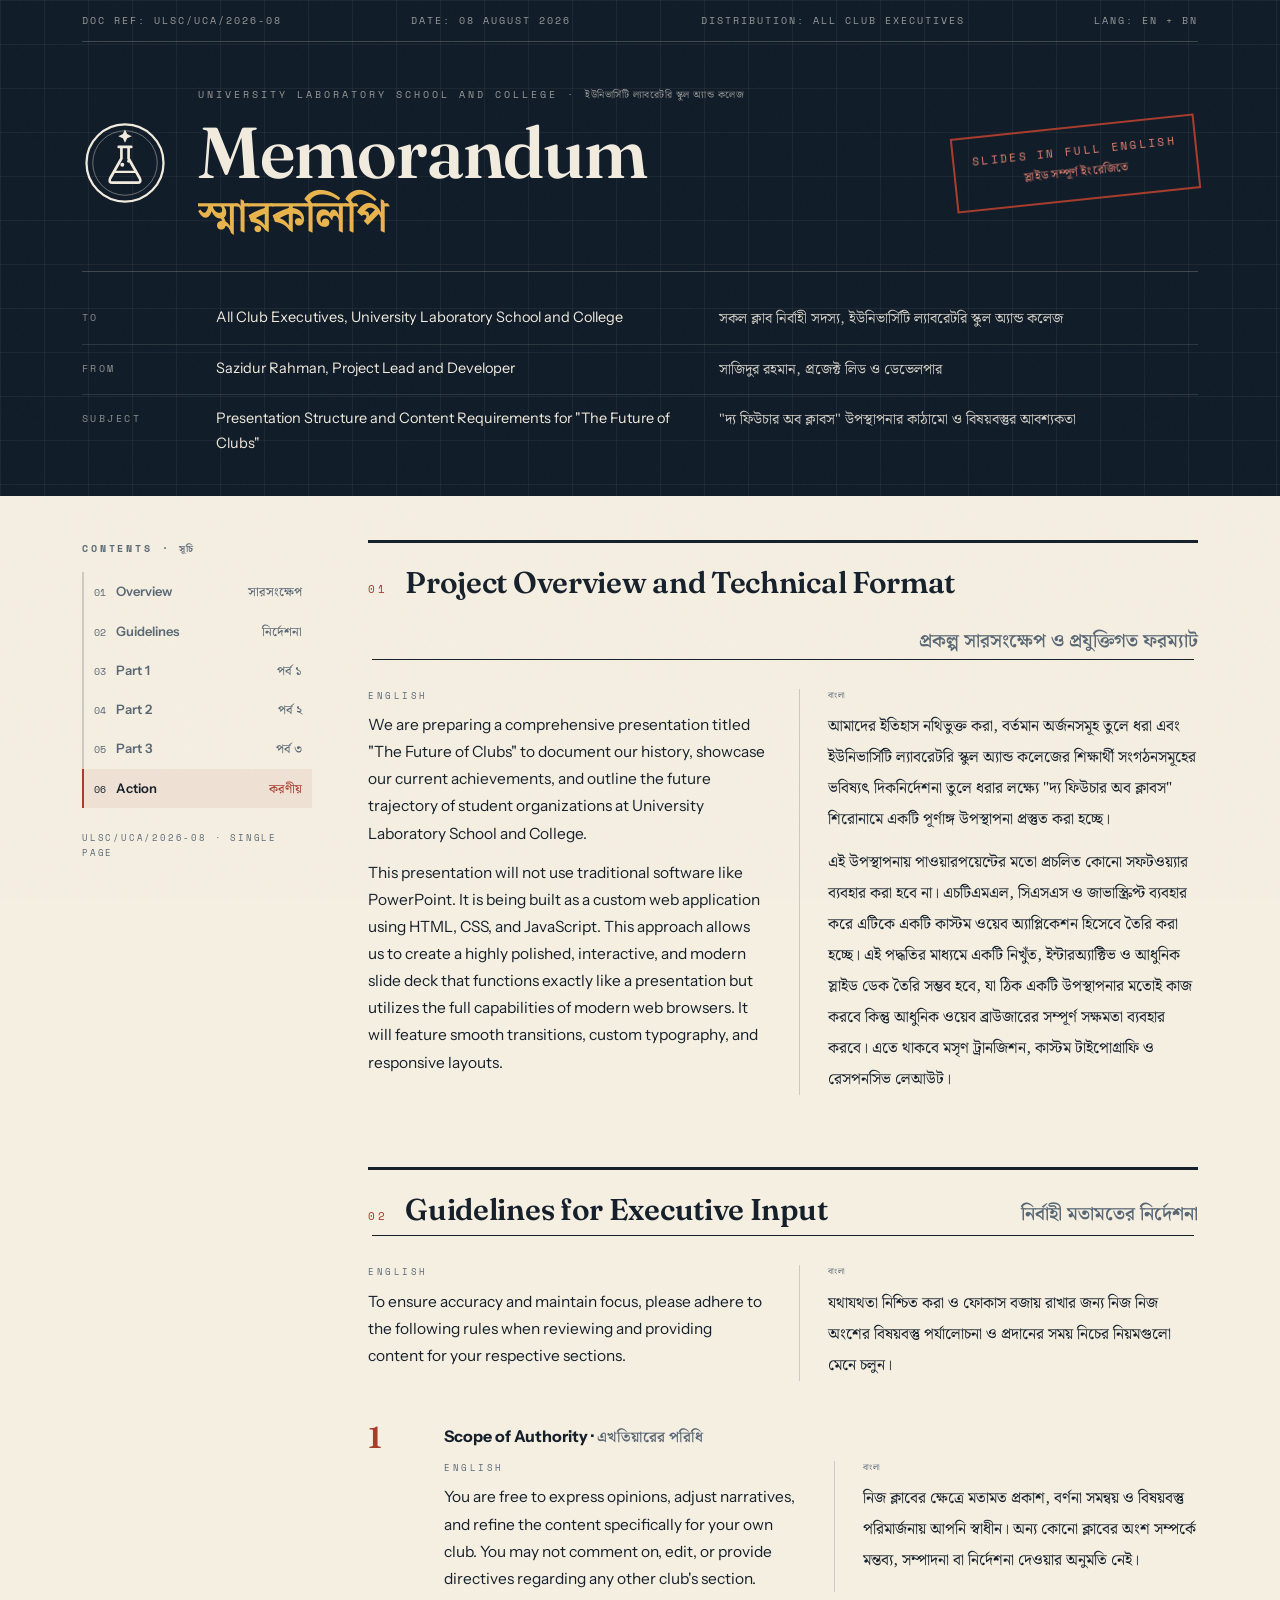
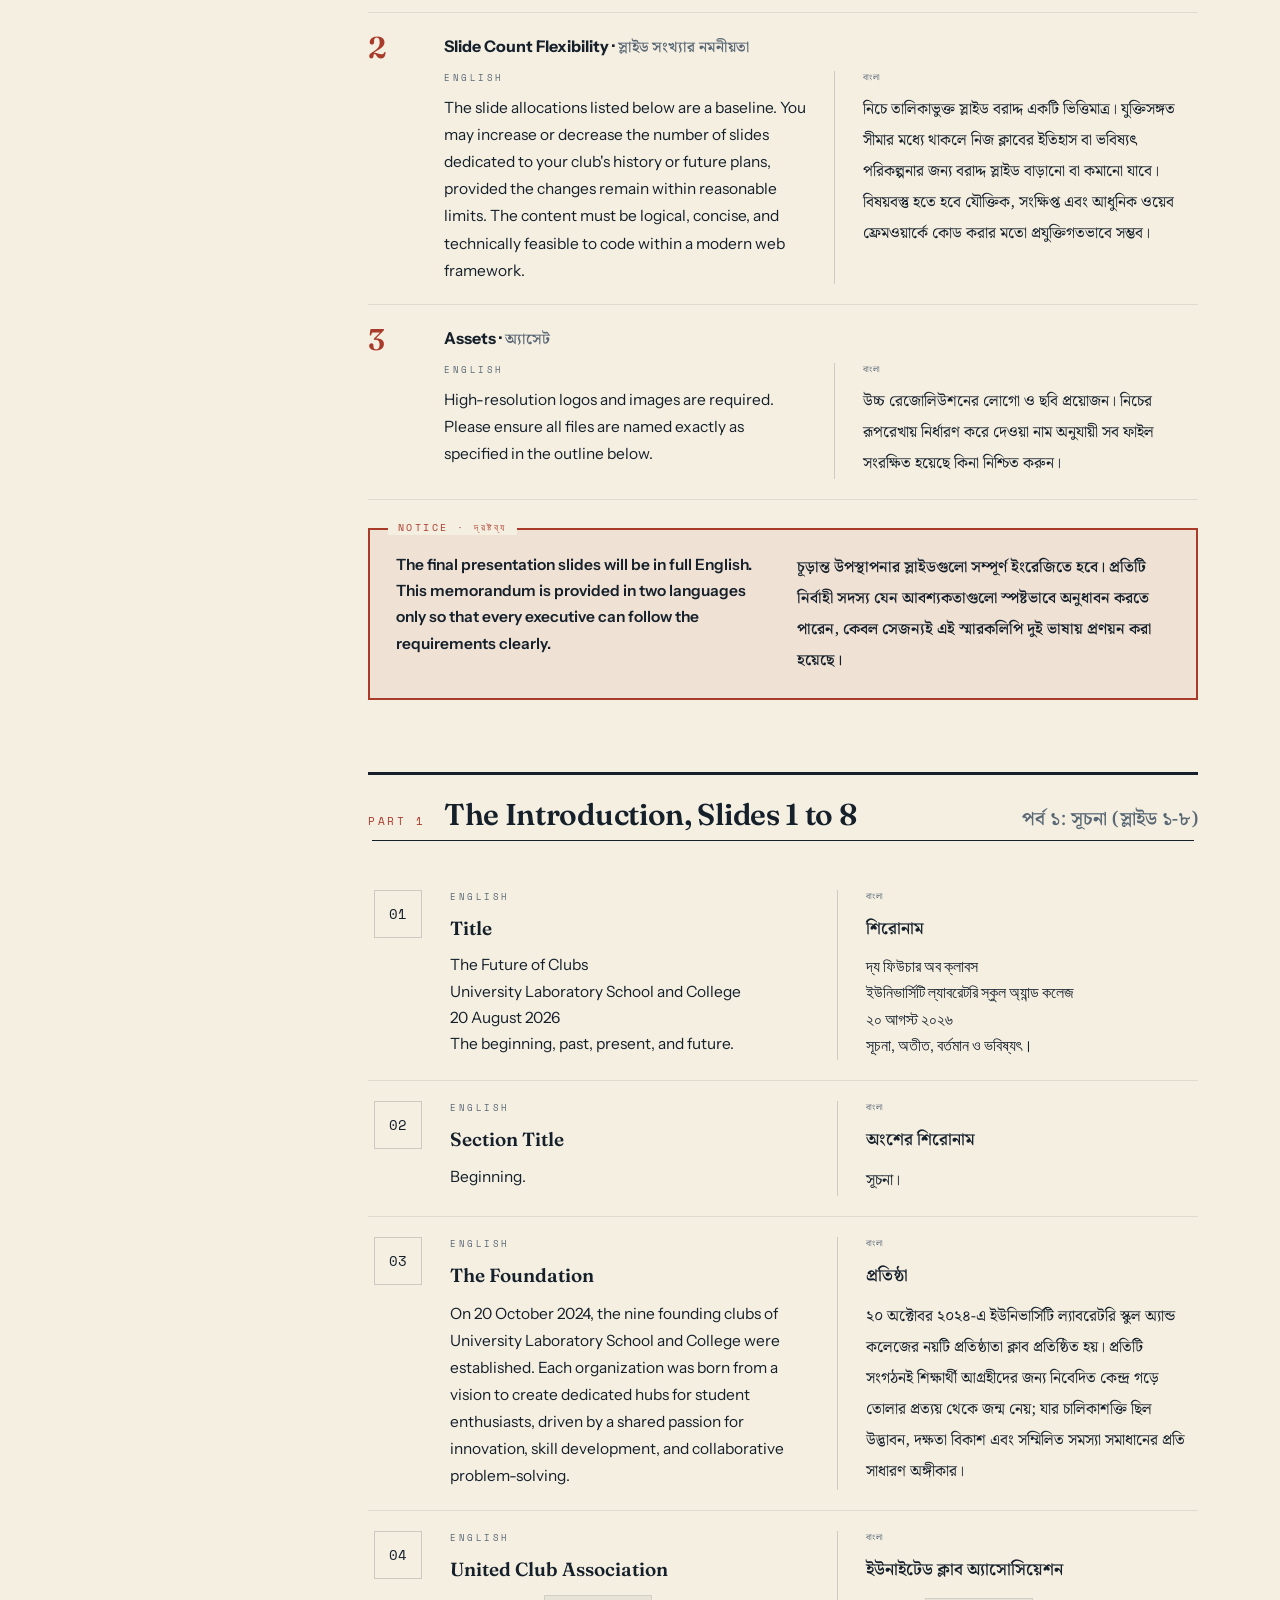
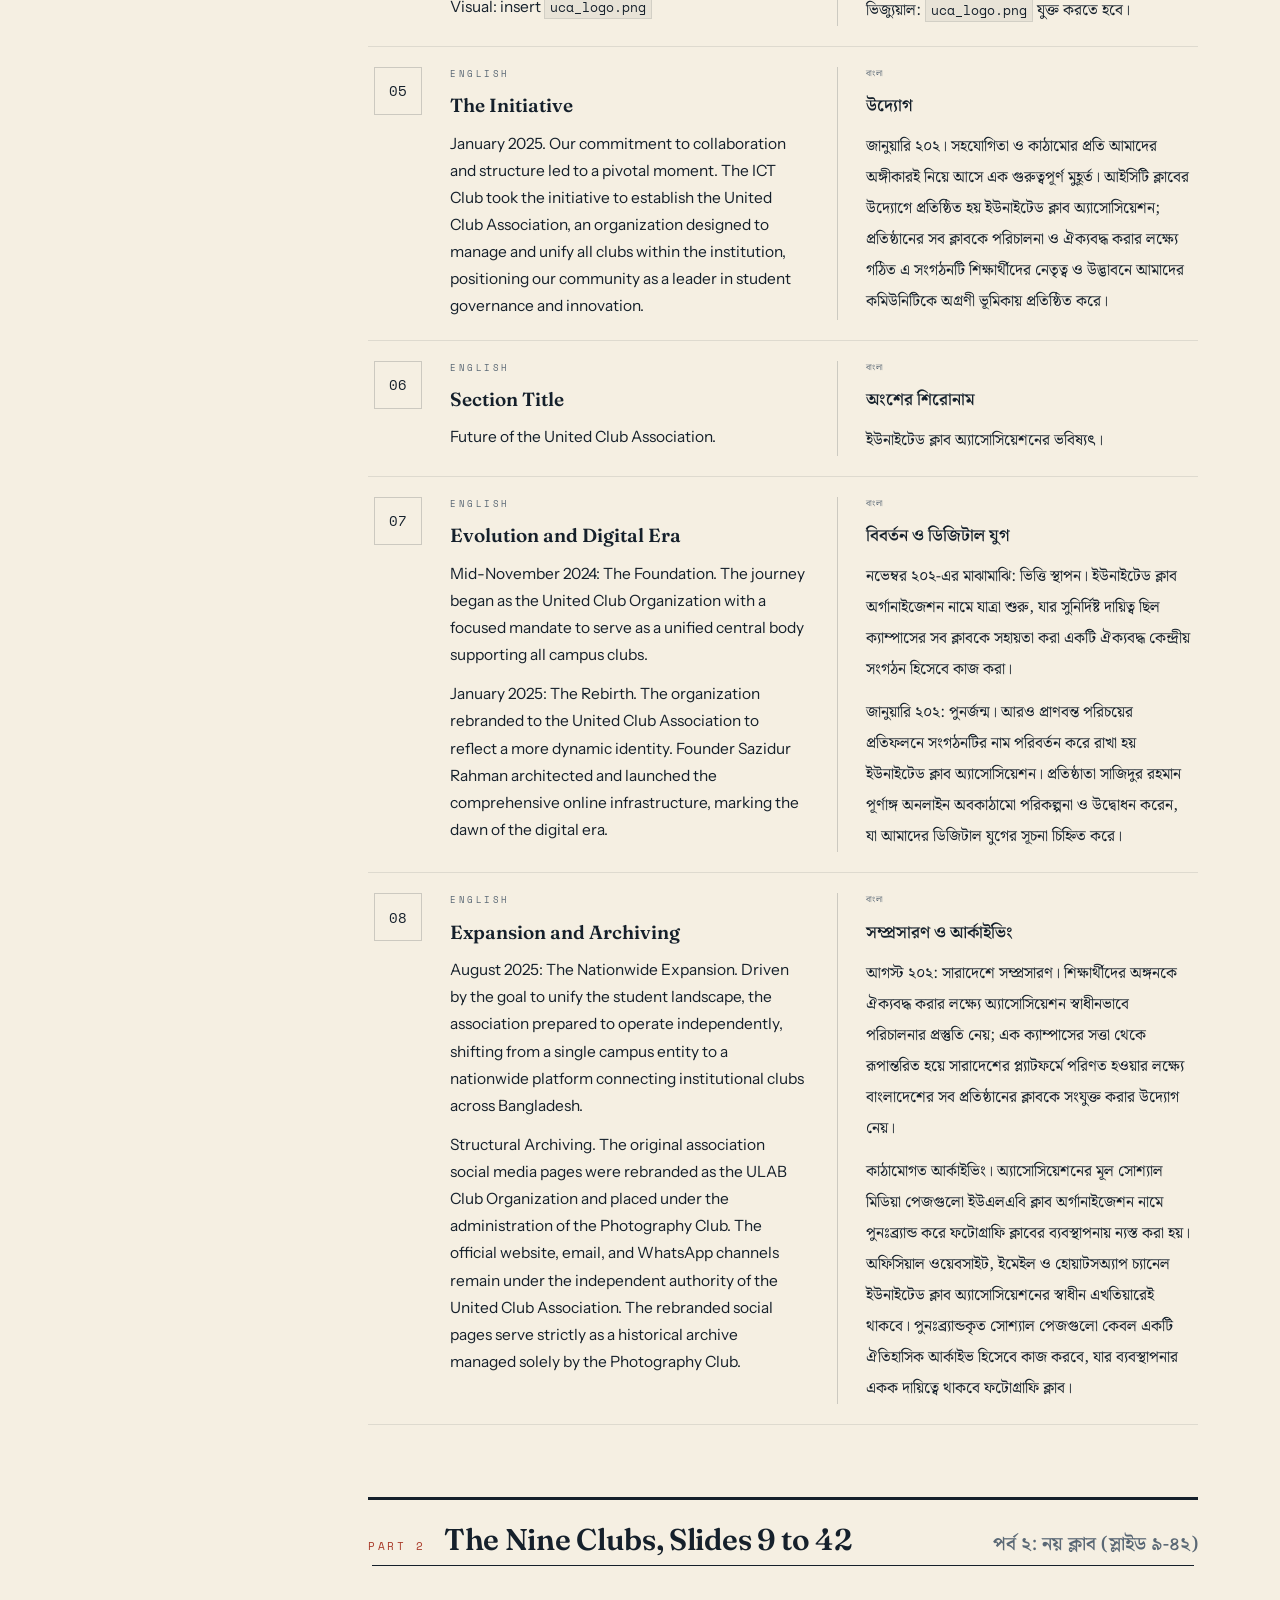
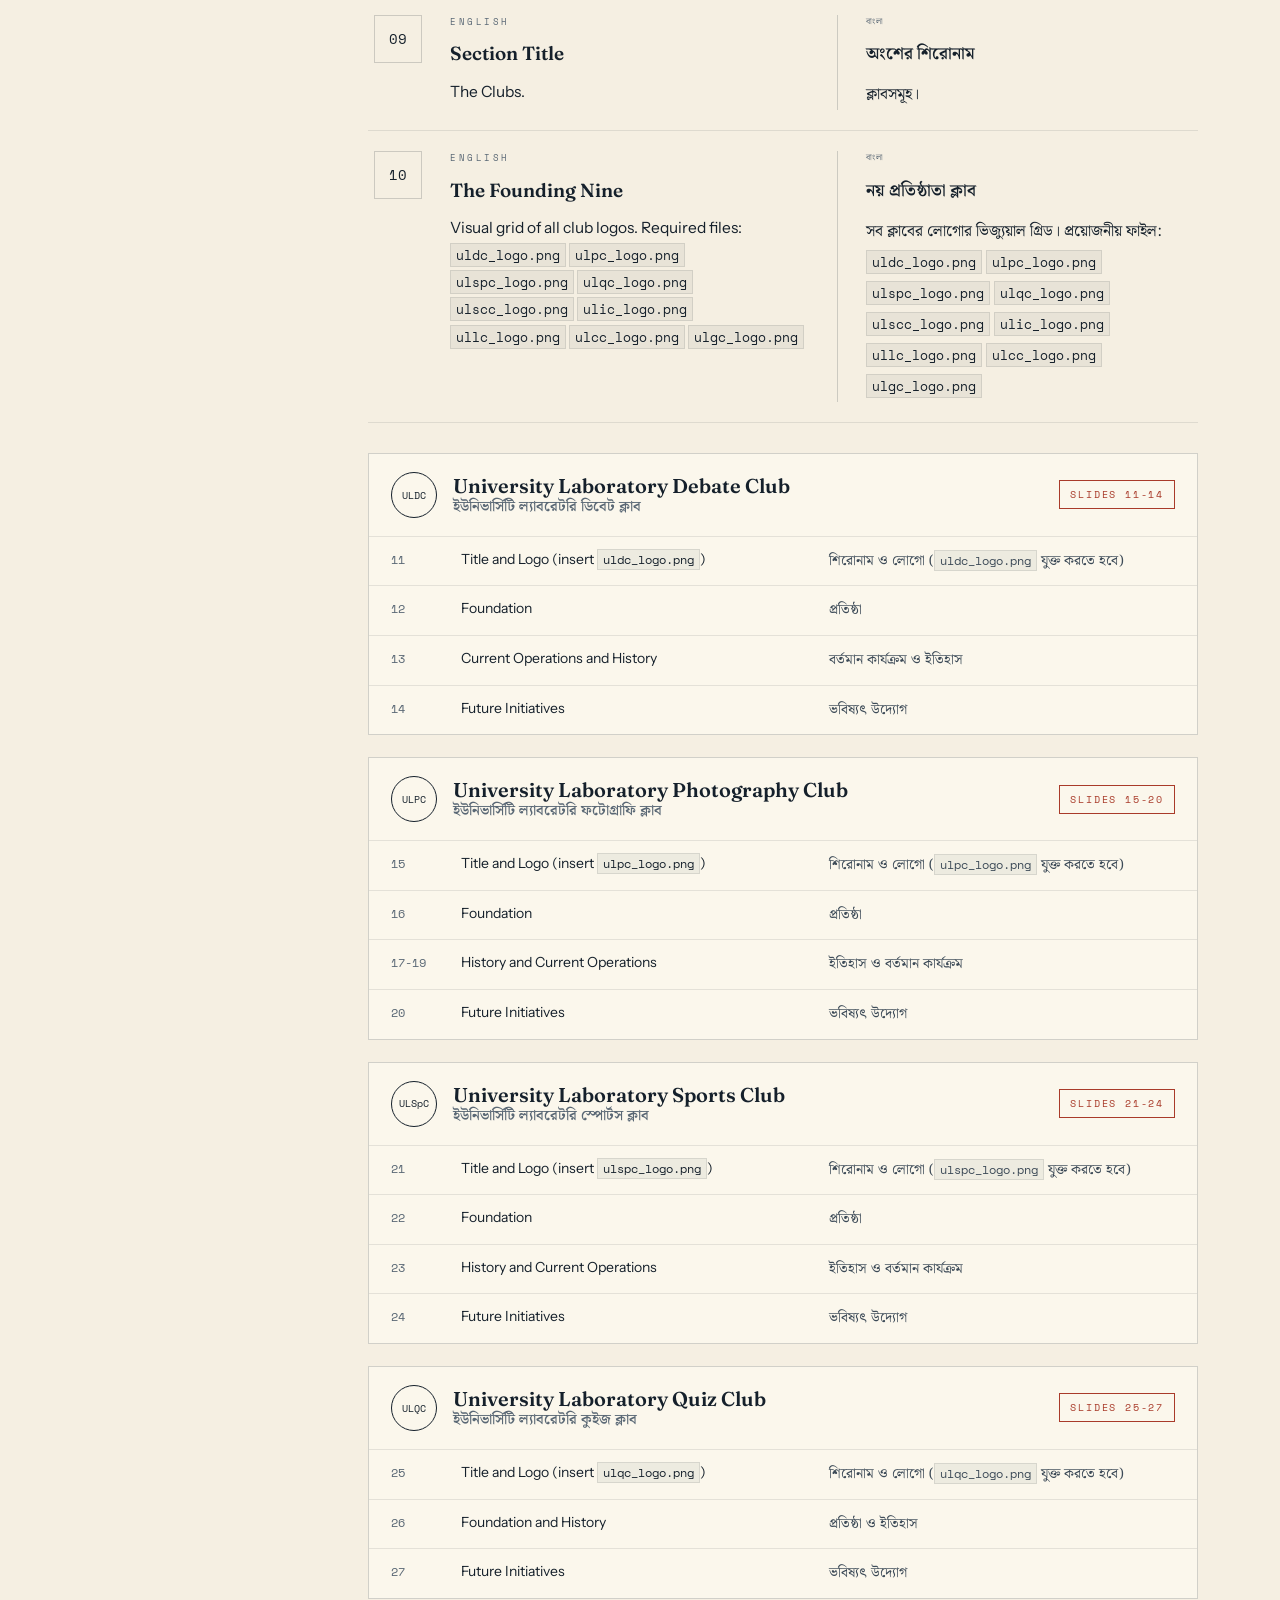
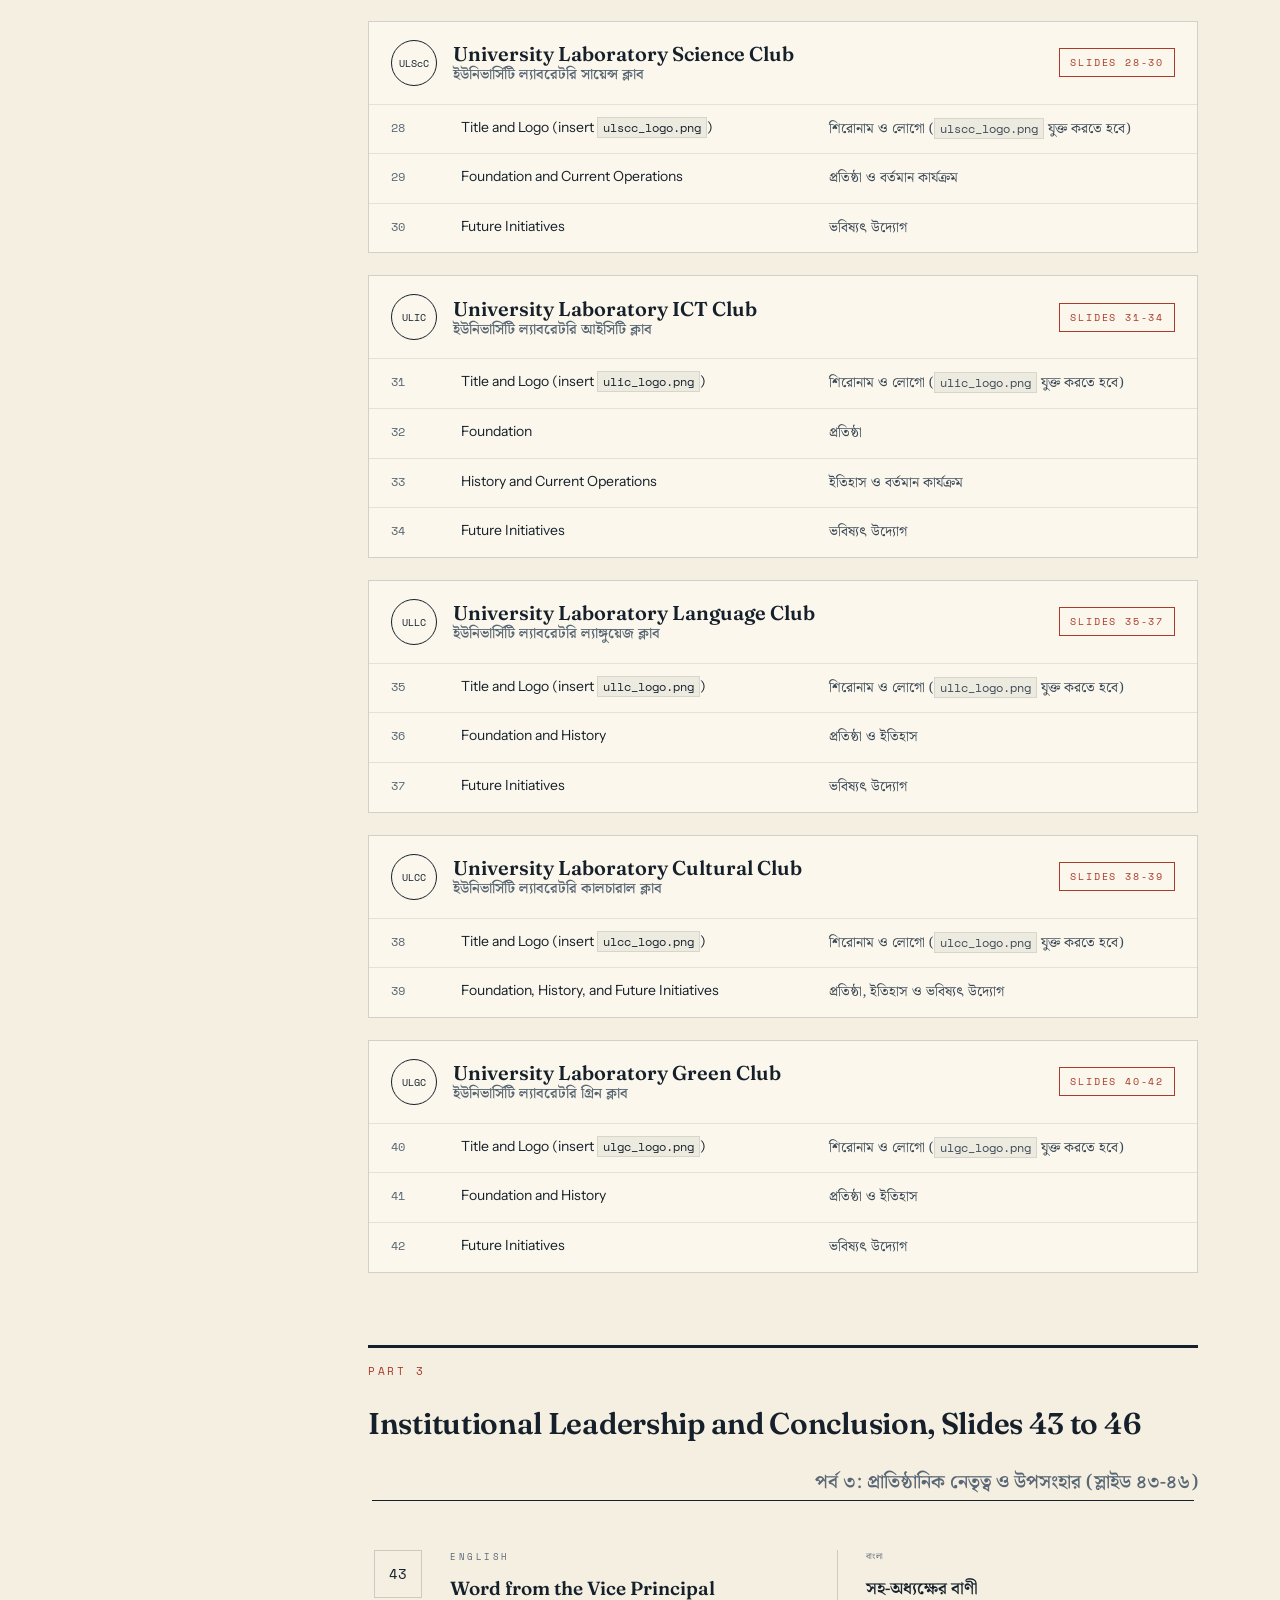
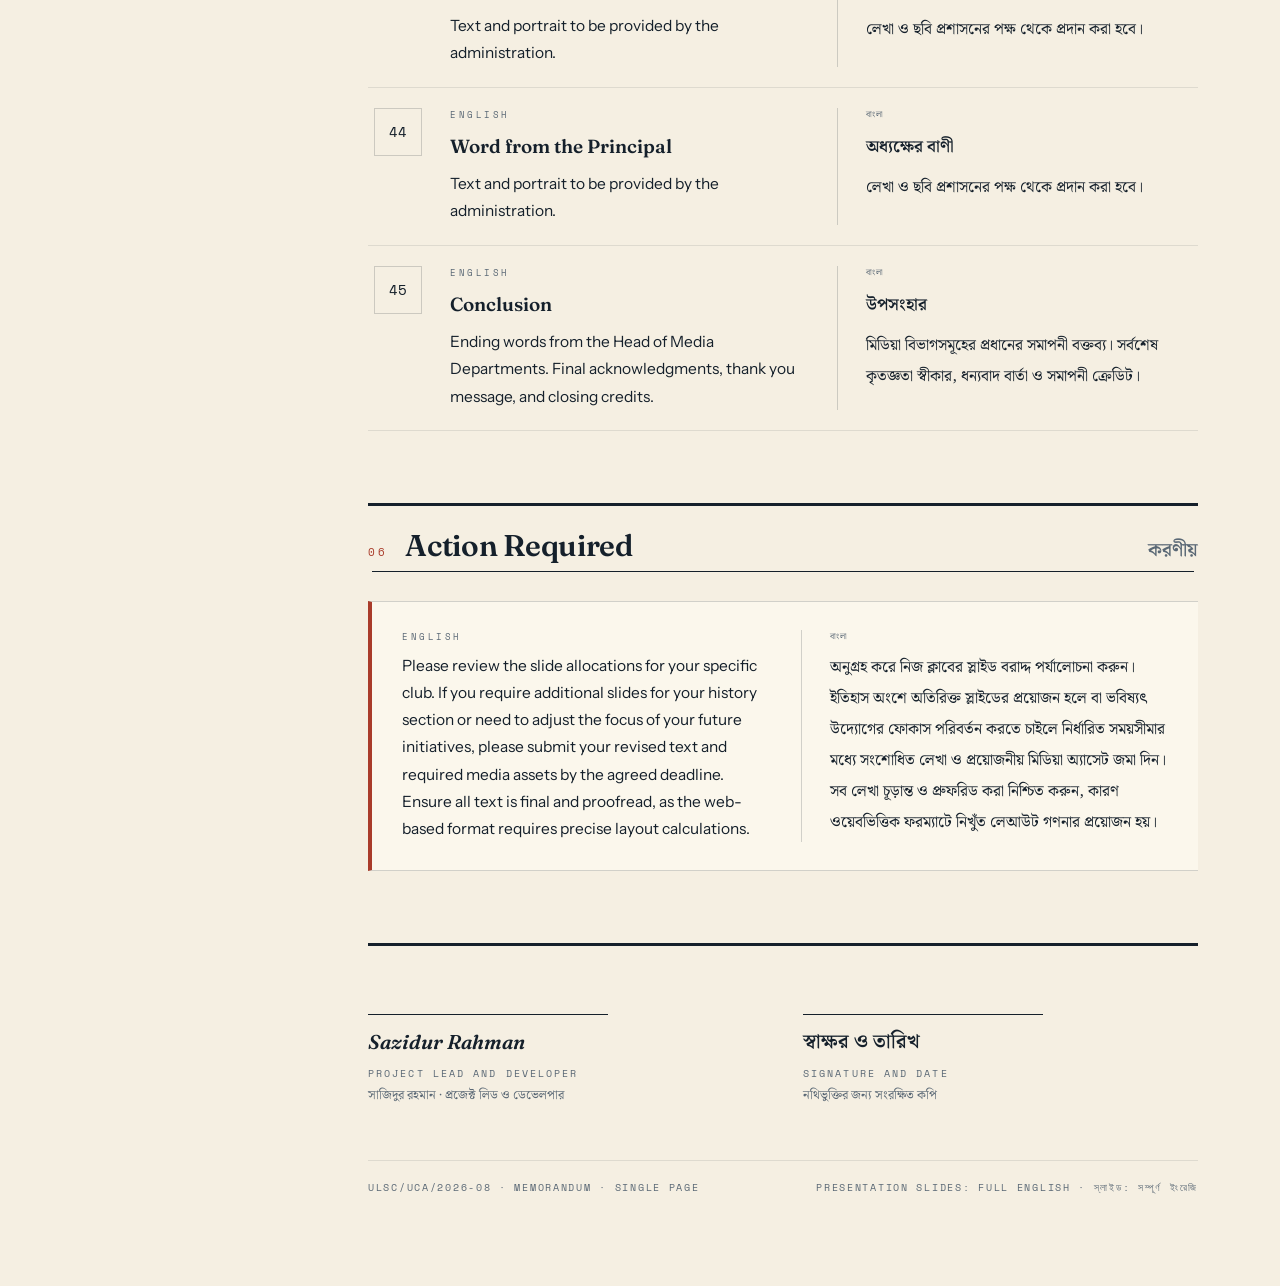
==== Memorandum.html @ 759c037f "Create Memorandum.html" ====
<!DOCTYPE html>
<html lang="en">
<head>
<meta charset="UTF-8">
<meta name="viewport" content="width=device-width, initial-scale=1.0">
<title>Memorandum · স্মারকলিপি | The Future of Clubs</title>
<link rel="icon" href="data:image/svg+xml,<svg xmlns='http://www.w3.org/2000/svg' viewBox='0 0 100 100'><text y='.9em' font-size='90'>📜</text></svg>">
<link rel="preconnect" href="https://fonts.googleapis.com">
<link rel="preconnect" href="https://fonts.gstatic.com" crossorigin>
<link href="https://fonts.googleapis.com/css2?family=Fraunces:ital,opsz,wght@0,9..144,300..900;1,9..144,300..900&family=Instrument+Sans:wght@400;500;600;700&family=Space+Mono:wght@400;700&family=Noto+Serif+Bengali:wght@400;500;600;700&display=swap" rel="stylesheet">
<style>
/* ============ tokens ============ */
:root{
  --paper:#F5EFE2; --paper2:#EDE5D2; --ink:#15202B; --mut:#5A6875;
  --line:rgba(21,32,43,.18); --hair:rgba(21,32,43,.1);
  --red:#A93B2A; --red-soft:rgba(169,59,42,.07);
  --cream:#F2ECDF; --inkbg:#101B28;
  --disp:'Fraunces',Georgia,serif;
  --en:'Instrument Sans',system-ui,sans-serif;
  --bn:'Noto Serif Bengali','Hind Siliguri',serif;
  --mono:'Space Mono',ui-monospace,monospace;
  --ease:cubic-bezier(.22,.66,.2,1);
}
*{margin:0;padding:0;box-sizing:border-box}
html{scroll-behavior:smooth}
body{background:var(--paper);color:var(--ink);font-family:var(--en);font-size:15.5px;line-height:1.7}
::selection{background:var(--red);color:var(--cream)}
code{font-family:var(--mono);font-size:.86em;background:rgba(21,32,43,.06);padding:1px 5px;border:1px solid var(--hair)}

/* grain + progress */
.grain{position:fixed;inset:0;z-index:60;pointer-events:none;opacity:.05;
  background-image:url("data:image/svg+xml,%3Csvg xmlns='http://www.w3.org/2000/svg' width='140' height='140'%3E%3Cfilter id='n'%3E%3CfeTurbulence type='fractalNoise' baseFrequency='0.9' numOctaves='2'/%3E%3C/filter%3E%3Crect width='140' height='140' filter='url(%23n)' opacity='0.6'/%3E%3C/svg%3E")}
#pbar{position:fixed;top:0;left:0;right:0;height:3px;z-index:70;background:transparent}
#pbar i{display:block;height:100%;background:var(--red);transform:scaleX(0);transform-origin:left}

/* ============ masthead ============ */
.mast{background:var(--inkbg);color:var(--cream);position:relative;overflow:hidden}
.mast::before{content:"";position:absolute;inset:0;
  background-image:linear-gradient(rgba(242,236,223,.05) 1px,transparent 1px),linear-gradient(90deg,rgba(242,236,223,.05) 1px,transparent 1px);
  background-size:44px 44px}
.mast .wrap{position:relative;max-width:1180px;margin:0 auto;padding:0 32px}
.docbar{display:flex;justify-content:space-between;gap:16px;flex-wrap:wrap;padding:12px 0;border-bottom:1px solid rgba(242,236,223,.2);
  font-family:var(--mono);font-size:10px;letter-spacing:.2em;color:rgba(242,236,223,.6)}
.mastgrid{display:grid;grid-template-columns:auto 1fr auto;gap:30px;align-items:center;padding:44px 0 30px}
.crest{width:86px;height:86px;color:var(--cream)}
.kicker{font-family:var(--mono);font-size:10px;letter-spacing:.3em;color:rgba(242,236,223,.6);text-transform:uppercase}
.kicker .b{font-family:var(--bn);letter-spacing:.05em}
h1{font-family:var(--disp);font-weight:600;font-size:clamp(40px,6vw,72px);line-height:1.02;letter-spacing:-.015em;margin-top:12px}
h1 .bnt{display:block;font-family:var(--bn);font-weight:700;font-size:.62em;color:#E9B44C;margin-top:6px;letter-spacing:0}
.ln{display:block;overflow:hidden}
.ln>span{display:block;transform:translateY(112%);transition:transform .9s var(--ease)}
body.loaded .ln>span{transform:none}
body.loaded .ln:nth-child(2)>span{transition-delay:.12s}
.stamp{justify-self:end;transform:rotate(-6deg);border:2px solid var(--red);color:#E8836F;padding:14px 18px;text-align:center;
  font-family:var(--mono);font-size:10.5px;letter-spacing:.22em;line-height:1.9;text-transform:uppercase;
  animation:stamp .5s cubic-bezier(.2,1.5,.4,1) .7s both}
.stamp .b{font-family:var(--bn);letter-spacing:.02em;text-transform:none;font-size:12px}
@keyframes stamp{from{opacity:0;transform:rotate(-6deg) scale(1.8)}to{opacity:1;transform:rotate(-6deg) scale(1)}}
.metagrid{border-top:1px solid rgba(242,236,223,.2);padding:22px 0 30px;display:grid;gap:0}
.mrow{display:grid;grid-template-columns:110px 1fr 1fr;gap:24px;padding:11px 0;border-bottom:1px solid rgba(242,236,223,.12)}
.mrow:last-child{border-bottom:none}
.mrow .lab{font-family:var(--mono);font-size:9.5px;letter-spacing:.26em;color:rgba(242,236,223,.55);padding-top:4px}
.mrow .en{font-size:14.5px}
.mrow .bn{font-family:var(--bn);font-size:14.5px;line-height:1.9;color:rgba(242,236,223,.85)}

/* ============ layout ============ */
.layout{max-width:1180px;margin:0 auto;padding:44px 32px 90px;display:grid;grid-template-columns:230px 1fr;gap:56px;align-items:start}
.toc{position:sticky;top:24px}
.toc h5{font-family:var(--mono);font-size:9.5px;letter-spacing:.3em;color:var(--mut);margin-bottom:14px}
.toc h5 .b{font-family:var(--bn);letter-spacing:.05em}
.toc a{display:flex;gap:10px;align-items:baseline;padding:8px 10px;border-left:2px solid var(--line);color:var(--mut);text-decoration:none;font-size:13px;font-weight:600;transition:.25s}
.toc a .n{font-family:var(--mono);font-size:10px;font-weight:400}
.toc a .b{font-family:var(--bn);font-weight:500;font-size:12.5px;color:var(--mut);margin-left:auto;transition:.25s}
.toc a:hover{color:var(--ink);border-color:var(--ink)}
.toc a.on{color:var(--ink);border-color:var(--red);background:var(--red-soft)}
.toc a.on .b{color:var(--red)}
.toc .ref{margin-top:22px;font-family:var(--mono);font-size:9px;letter-spacing:.2em;color:var(--mut)}

/* bilingual blocks */
.bi{display:grid;grid-template-columns:1fr 1fr;gap:32px}
.bi .bn{border-left:1px solid var(--line);padding-left:28px}
.bi .en::before,.bi .bn::before{display:block;font-family:var(--mono);font-size:8.5px;letter-spacing:.3em;color:var(--mut);margin-bottom:8px}
.bi .en::before{content:"ENGLISH"}
.bi .bn::before{content:"বাংলা";font-family:var(--bn);letter-spacing:.1em}
.bi .bn p,.bi .bn h4,.bi .bn li{font-family:var(--bn);font-size:15.5px;line-height:2}
.bi .en p{line-height:1.75}
.bi p+p,.bi p+p{margin-top:12px}

/* sections */
section{margin-bottom:72px;scroll-margin-top:70px}
.shead{display:flex;align-items:baseline;gap:18px;flex-wrap:wrap;border-top:3px solid var(--ink);box-shadow:0 5px 0 -4px var(--ink);padding-top:14px;margin-bottom:30px}
.shead .pno{font-family:var(--mono);font-size:11px;letter-spacing:.24em;color:var(--red)}
.shead h2{font-family:var(--disp);font-weight:600;font-size:30px;letter-spacing:-.01em}
.shead .b{font-family:var(--bn);font-size:19px;font-weight:600;color:var(--mut);margin-left:auto}

/* slide rows */
.srow{display:grid;grid-template-columns:56px 1fr;gap:20px;padding:20px 6px;border-bottom:1px solid var(--hair);transition:background .3s}
.srow:hover{background:rgba(21,32,43,.035)}
.snum{width:48px;height:48px;border:1px solid var(--line);display:grid;place-items:center;font-family:var(--mono);font-size:14px;transition:.3s}
.srow:hover .snum{background:var(--red);border-color:var(--red);color:var(--cream)}
.sbody h4{font-family:var(--disp);font-size:19px;font-weight:600;margin-bottom:8px}
.sbody .bn h4{font-family:var(--bn);font-size:17px}
.stacked span{display:block}
.stacked .b span{font-family:var(--bn);line-height:1.95}

/* guidelines */
.rule{display:grid;grid-template-columns:56px 1fr;gap:20px;padding:20px 0;border-bottom:1px solid var(--hair)}
.rule .rn{font-family:var(--disp);font-size:30px;font-weight:600;color:var(--red);line-height:1}
.rule h4{font-size:16px;font-weight:700}
.rule h4 .b{font-family:var(--bn);font-weight:600;color:var(--mut);font-size:15px}
.rule .bi{margin-top:10px;grid-template-columns:1fr 1fr;gap:26px}
.notice{margin-top:28px;border:2px solid var(--red);background:var(--red-soft);padding:22px 26px;display:grid;grid-template-columns:1fr 1fr;gap:28px;position:relative}
.notice::before{content:"NOTICE · দ্রষ্টব্য";position:absolute;top:-11px;left:18px;background:var(--paper);padding:0 10px;font-family:var(--mono);font-size:9.5px;letter-spacing:.26em;color:var(--red)}
.notice .en{font-weight:600}
.notice .bn{font-family:var(--bn);line-height:2;font-weight:600}

/* club cards */
.club{border:1px solid var(--line);background:#FBF7EC;margin-bottom:22px;transition:transform .35s var(--ease),border-color .35s,box-shadow .35s}
.club:hover{transform:translateY(-3px);border-color:var(--ink);box-shadow:0 14px 30px rgba(21,32,43,.08)}
.club header{display:flex;align-items:center;gap:16px;padding:18px 22px;border-bottom:1px solid var(--hair)}
.mono-ic{width:46px;height:46px;border:1px solid var(--ink);border-radius:50%;display:grid;place-items:center;font-family:var(--mono);font-size:9.5px;flex:none;transition:.3s}
.club:hover .mono-ic{background:var(--ink);color:var(--cream)}
.club h3{font-family:var(--disp);font-size:20px;font-weight:600;line-height:1.2}
.club h3 .b{display:block;font-family:var(--bn);font-size:14.5px;font-weight:600;color:var(--mut)}
.range{margin-left:auto;font-family:var(--mono);font-size:10px;letter-spacing:.18em;color:var(--red);border:1px solid var(--red);padding:5px 10px;white-space:nowrap}
.crow{display:grid;grid-template-columns:48px 1fr 1fr;gap:22px;padding:11px 22px;border-top:1px solid var(--hair);font-size:14px;transition:background .25s}
.crow:first-of-type{border-top:none}
.crow:hover{background:var(--red-soft)}
.crow .n{font-family:var(--mono);font-size:11.5px;color:var(--mut);padding-top:2px}
.crow .b{font-family:var(--bn);font-size:14px;line-height:1.9;color:#3C4A57}

/* action + footer */
.actionbox{border-left:4px solid var(--red);background:#FBF7EC;border-top:1px solid var(--line);border-bottom:1px solid var(--line);padding:28px 30px}
footer{border-top:3px solid var(--ink);padding-top:34px;display:grid;grid-template-columns:1fr 1fr;gap:40px}
.sig .line{height:1px;background:var(--ink);width:240px;margin:34px 0 10px}
.sig .nm{font-family:var(--disp);font-style:italic;font-size:20px;font-weight:600}
.sig .rl{font-family:var(--mono);font-size:9.5px;letter-spacing:.22em;color:var(--mut);margin-top:6px;text-transform:uppercase}
.sig .rlb{font-family:var(--bn);font-size:12.5px;color:var(--mut);margin-top:4px}
.colophon{grid-column:1/-1;margin-top:14px;padding-top:18px;border-top:1px solid var(--hair);font-family:var(--mono);font-size:9.5px;letter-spacing:.18em;color:var(--mut);display:flex;justify-content:space-between;gap:16px;flex-wrap:wrap}

/* reveal */
.rev{opacity:0;transform:translateY(16px);transition:opacity .7s var(--ease),transform .7s var(--ease);transition-delay:calc(var(--d,0)*70ms)}
.rev.in{opacity:1;transform:none}

/* responsive */
@media (max-width:1080px){
  .layout{grid-template-columns:1fr;gap:0;padding-top:0}
  .toc{position:sticky;top:0;z-index:50;background:var(--paper);border-bottom:1px solid var(--line);display:flex;overflow-x:auto;padding:10px 16px;gap:6px;margin:0 -32px 36px}
  .toc h5,.toc .ref,.toc a .b{display:none}
  .toc a{border:1px solid var(--line);border-left:1px solid var(--line);white-space:nowrap;border-radius:999px;padding:7px 14px}
  .toc a.on{border-color:var(--red)}
  .mastgrid{grid-template-columns:auto 1fr}
  .stamp{grid-column:1/-1;justify-self:start}
}
@media (max-width:760px){
  .bi,.notice,footer{grid-template-columns:1fr}
  .bi .bn{border-left:none;padding-left:0;border-top:1px solid var(--hair);padding-top:18px}
  .mrow{grid-template-columns:1fr;gap:6px}
  .crow{grid-template-columns:40px 1fr}
  .crow .b{grid-column:2}
  .shead .b{margin-left:0;width:100%}
}
@media (prefers-reduced-motion:reduce){
  *,*::before,*::after{animation:none!important;transition:none!important}
  html{scroll-behavior:auto}
  .rev,.ln>span{opacity:1!important;transform:none!important}
}
</style>
</head>
<body>
<div id="pbar"><i></i></div>
<div class="grain"></div>

<svg width="0" height="0" style="position:absolute" aria-hidden="true">
  <symbol id="ulsc-mark" viewBox="0 0 96 96">
    <circle cx="48" cy="48" r="43" fill="none" stroke="currentColor" stroke-width="2.5"/>
    <circle cx="48" cy="48" r="36" fill="none" stroke="currentColor" stroke-width="1" opacity=".45"/>
    <path d="M48 10.5 l2.4 5.1 5.1 2.4 -5.1 2.4 -2.4 5.1 -2.4 -5.1 -5.1 -2.4 5.1 -2.4 z" fill="currentColor"/>
    <path d="M41 30 h14 M44 30 v13 L31.5 65 q-2.2 5 2.6 5 h27.8 q4.8 0 2.6 -5 L52 43 V30" fill="none" stroke="currentColor" stroke-width="3" stroke-linecap="round" stroke-linejoin="round"/>
    <path d="M37 58 h22" stroke="currentColor" stroke-width="2.5" stroke-linecap="round"/>
    <circle cx="45" cy="50" r="2.2" fill="currentColor"/><circle cx="52" cy="46" r="1.6" fill="currentColor"/>
  </symbol>
</svg>

<!-- ============ MASTHEAD ============ -->
<header class="mast">
  <div class="wrap">
    <div class="docbar">
      <span>DOC REF: ULSC/UCA/2026-08</span>
      <span>DATE: 08 AUGUST 2026</span>
      <span>DISTRIBUTION: ALL CLUB EXECUTIVES</span>
      <span>LANG: EN + BN</span>
    </div>
    <div class="mastgrid">
      <svg class="crest"><use href="#ulsc-mark"/></svg>
      <div>
        <p class="kicker">University Laboratory School and College · <span class="b">ইউনিভার্সিটি ল্যাবরেটরি স্কুল অ্যান্ড কলেজ</span></p>
        <h1>
          <span class="ln"><span>Memorandum</span></span>
          <span class="ln"><span class="bnt">স্মারকলিপি</span></span>
        </h1>
      </div>
      <div class="stamp">
        Slides in full English<br><span class="b">স্লাইড সম্পূর্ণ ইংরেজিতে</span>
      </div>
    </div>
    <div class="metagrid">
      <div class="mrow"><span class="lab">TO</span><span class="en">All Club Executives, University Laboratory School and College</span><span class="bn">সকল ক্লাব নির্বাহী সদস্য, ইউনিভার্সিটি ল্যাবরেটরি স্কুল অ্যান্ড কলেজ</span></div>
      <div class="mrow"><span class="lab">FROM</span><span class="en">Sazidur Rahman, Project Lead and Developer</span><span class="bn">সাজিদুর রহমান, প্রজেক্ট লিড ও ডেভেলপার</span></div>
      <div class="mrow"><span class="lab">SUBJECT</span><span class="en">Presentation Structure and Content Requirements for "The Future of Clubs"</span><span class="bn">"দ্য ফিউচার অব ক্লাবস" উপস্থাপনার কাঠামো ও বিষয়বস্তুর আবশ্যকতা</span></div>
    </div>
  </div>
</header>

<div class="layout">
  <!-- ============ CONTENTS ============ -->
  <nav class="toc" id="toc">
    <h5>CONTENTS · <span class="b">সূচি</span></h5>
    <a href="#overview"><span class="n">01</span>Overview<span class="b">সারসংক্ষেপ</span></a>
    <a href="#guidelines"><span class="n">02</span>Guidelines<span class="b">নির্দেশনা</span></a>
    <a href="#part1"><span class="n">03</span>Part 1<span class="b">পর্ব ১</span></a>
    <a href="#part2"><span class="n">04</span>Part 2<span class="b">পর্ব ২</span></a>
    <a href="#part3"><span class="n">05</span>Part 3<span class="b">পর্ব ৩</span></a>
    <a href="#action"><span class="n">06</span>Action<span class="b">করণীয়</span></a>
    <p class="ref">ULSC/UCA/2026-08 · SINGLE PAGE</p>
  </nav>

  <main>
    <!-- ============ 01 OVERVIEW ============ -->
    <section id="overview">
      <div class="shead rev"><span class="pno">01</span><h2>Project Overview and Technical Format</h2><span class="b">প্রকল্প সারসংক্ষেপ ও প্রযুক্তিগত ফরম্যাট</span></div>
      <div class="bi rev">
        <div class="en">
          <p>We are preparing a comprehensive presentation titled "The Future of Clubs" to document our history, showcase our current achievements, and outline the future trajectory of student organizations at University Laboratory School and College.</p>
          <p>This presentation will not use traditional software like PowerPoint. It is being built as a custom web application using HTML, CSS, and JavaScript. This approach allows us to create a highly polished, interactive, and modern slide deck that functions exactly like a presentation but utilizes the full capabilities of modern web browsers. It will feature smooth transitions, custom typography, and responsive layouts.</p>
        </div>
        <div class="bn">
          <p>আমাদের ইতিহাস নথিভুক্ত করা, বর্তমান অর্জনসমূহ তুলে ধরা এবং ইউনিভার্সিটি ল্যাবরেটরি স্কুল অ্যান্ড কলেজের শিক্ষার্থী সংগঠনসমূহের ভবিষ্যৎ দিকনির্দেশনা তুলে ধরার লক্ষ্যে "দ্য ফিউচার অব ক্লাবস" শিরোনামে একটি পূর্ণাঙ্গ উপস্থাপনা প্রস্তুত করা হচ্ছে।</p>
          <p>এই উপস্থাপনায় পাওয়ারপয়েন্টের মতো প্রচলিত কোনো সফটওয়্যার ব্যবহার করা হবে না। এচটিএমএল, সিএসএস ও জাভাস্ক্রিপ্ট ব্যবহার করে এটিকে একটি কাস্টম ওয়েব অ্যাপ্লিকেশন হিসেবে তৈরি করা হচ্ছে। এই পদ্ধতির মাধ্যমে একটি নিখুঁত, ইন্টারঅ্যাক্টিভ ও আধুনিক স্লাইড ডেক তৈরি সম্ভব হবে, যা ঠিক একটি উপস্থাপনার মতোই কাজ করবে কিন্তু আধুনিক ওয়েব ব্রাউজারের সম্পূর্ণ সক্ষমতা ব্যবহার করবে। এতে থাকবে মসৃণ ট্রানজিশন, কাস্টম টাইপোগ্রাফি ও রেসপনসিভ লেআউট।</p>
        </div>
      </div>
    </section>

    <!-- ============ 02 GUIDELINES ============ -->
    <section id="guidelines">
      <div class="shead rev"><span class="pno">02</span><h2>Guidelines for Executive Input</h2><span class="b">নির্বাহী মতামতের নির্দেশনা</span></div>
      <div class="bi rev" style="margin-bottom:22px">
        <div class="en"><p>To ensure accuracy and maintain focus, please adhere to the following rules when reviewing and providing content for your respective sections.</p></div>
        <div class="bn"><p>যথাযথতা নিশ্চিত করা ও ফোকাস বজায় রাখার জন্য নিজ নিজ অংশের বিষয়বস্তু পর্যালোচনা ও প্রদানের সময় নিচের নিয়মগুলো মেনে চলুন।</p></div>
      </div>

      <div class="rule rev"><span class="rn">1</span>
        <div>
          <h4>Scope of Authority · <span class="b">এখতিয়ারের পরিধি</span></h4>
          <div class="bi">
            <div class="en"><p>You are free to express opinions, adjust narratives, and refine the content specifically for your own club. You may not comment on, edit, or provide directives regarding any other club's section.</p></div>
            <div class="bn"><p>নিজ ক্লাবের ক্ষেত্রে মতামত প্রকাশ, বর্ণনা সমন্বয় ও বিষয়বস্তু পরিমার্জনায় আপনি স্বাধীন। অন্য কোনো ক্লাবের অংশ সম্পর্কে মন্তব্য, সম্পাদনা বা নির্দেশনা দেওয়ার অনুমতি নেই।</p></div>
          </div>
        </div>
      </div>
      <div class="rule rev"><span class="rn">2</span>
        <div>
          <h4>Slide Count Flexibility · <span class="b">স্লাইড সংখ্যার নমনীয়তা</span></h4>
          <div class="bi">
            <div class="en"><p>The slide allocations listed below are a baseline. You may increase or decrease the number of slides dedicated to your club's history or future plans, provided the changes remain within reasonable limits. The content must be logical, concise, and technically feasible to code within a modern web framework.</p></div>
            <div class="bn"><p>নিচে তালিকাভুক্ত স্লাইড বরাদ্দ একটি ভিত্তিমাত্র। যুক্তিসঙ্গত সীমার মধ্যে থাকলে নিজ ক্লাবের ইতিহাস বা ভবিষ্যৎ পরিকল্পনার জন্য বরাদ্দ স্লাইড বাড়ানো বা কমানো যাবে। বিষয়বস্তু হতে হবে যৌক্তিক, সংক্ষিপ্ত এবং আধুনিক ওয়েব ফ্রেমওয়ার্কে কোড করার মতো প্রযুক্তিগতভাবে সম্ভব।</p></div>
          </div>
        </div>
      </div>
      <div class="rule rev"><span class="rn">3</span>
        <div>
          <h4>Assets · <span class="b">অ্যাসেট</span></h4>
          <div class="bi">
            <div class="en"><p>High-resolution logos and images are required. Please ensure all files are named exactly as specified in the outline below.</p></div>
            <div class="bn"><p>উচ্চ রেজোলিউশনের লোগো ও ছবি প্রয়োজন। নিচের রূপরেখায় নির্ধারণ করে দেওয়া নাম অনুযায়ী সব ফাইল সংরক্ষিত হয়েছে কিনা নিশ্চিত করুন।</p></div>
          </div>
        </div>
      </div>

      <div class="notice rev">
        <p class="en">The final presentation slides will be in full English. This memorandum is provided in two languages only so that every executive can follow the requirements clearly.</p>
        <p class="bn">চূড়ান্ত উপস্থাপনার স্লাইডগুলো সম্পূর্ণ ইংরেজিতে হবে। প্রতিটি নির্বাহী সদস্য যেন আবশ্যকতাগুলো স্পষ্টভাবে অনুধাবন করতে পারেন, কেবল সেজন্যই এই স্মারকলিপি দুই ভাষায় প্রণয়ন করা হয়েছে।</p>
      </div>
    </section>

    <!-- ============ 03 PART 1 ============ -->
    <section id="part1">
      <div class="shead rev"><span class="pno">PART 1</span><h2>The Introduction, Slides 1 to 8</h2><span class="b">পর্ব ১: সূচনা (স্লাইড ১-৮)</span></div>

      <article class="srow rev"><div class="snum">01</div><div class="sbody bi">
        <div class="en"><h4>Title</h4><div class="stacked"><span>The Future of Clubs</span><span>University Laboratory School and College</span><span>20 August 2026</span><span>The beginning, past, present, and future.</span></div></div>
        <div class="bn"><h4>শিরোনাম</h4><div class="stacked b"><span>দ্য ফিউচার অব ক্লাবস</span><span>ইউনিভার্সিটি ল্যাবরেটরি স্কুল অ্যান্ড কলেজ</span><span>২০ আগস্ট ২০২৬</span><span>সূচনা, অতীত, বর্তমান ও ভবিষ্যৎ।</span></div></div>
      </div></article>

      <article class="srow rev"><div class="snum">02</div><div class="sbody bi">
        <div class="en"><h4>Section Title</h4><p>Beginning.</p></div>
        <div class="bn"><h4>অংশের শিরোনাম</h4><p>সূচনা।</p></div>
      </div></article>

      <article class="srow rev"><div class="snum">03</div><div class="sbody bi">
        <div class="en"><h4>The Foundation</h4><p>On 20 October 2024, the nine founding clubs of University Laboratory School and College were established. Each organization was born from a vision to create dedicated hubs for student enthusiasts, driven by a shared passion for innovation, skill development, and collaborative problem-solving.</p></div>
        <div class="bn"><h4>প্রতিষ্ঠা</h4><p>২০ অক্টোবর ২০২৪-এ ইউনিভার্সিটি ল্যাবরেটরি স্কুল অ্যান্ড কলেজের নয়টি প্রতিষ্ঠাতা ক্লাব প্রতিষ্ঠিত হয়। প্রতিটি সংগঠনই শিক্ষার্থী আগ্রহীদের জন্য নিবেদিত কেন্দ্র গড়ে তোলার প্রত্যয় থেকে জন্ম নেয়; যার চালিকাশক্তি ছিল উদ্ভাবন, দক্ষতা বিকাশ এবং সম্মিলিত সমস্যা সমাধানের প্রতি সাধারণ অঙ্গীকার।</p></div>
      </div></article>

      <article class="srow rev"><div class="snum">04</div><div class="sbody bi">
        <div class="en"><h4>United Club Association</h4><p>Visual: insert <code>uca_logo.png</code></p></div>
        <div class="bn"><h4>ইউনাইটেড ক্লাব অ্যাসোসিয়েশন</h4><p>ভিজ্যুয়াল: <code>uca_logo.png</code> যুক্ত করতে হবে।</p></div>
      </div></article>

      <article class="srow rev"><div class="snum">05</div><div class="sbody bi">
        <div class="en"><h4>The Initiative</h4><p>January 2025. Our commitment to collaboration and structure led to a pivotal moment. The ICT Club took the initiative to establish the United Club Association, an organization designed to manage and unify all clubs within the institution, positioning our community as a leader in student governance and innovation.</p></div>
        <div class="bn"><h4>উদ্যোগ</h4><p>জানুয়ারি ২০২। সহযোগিতা ও কাঠামোর প্রতি আমাদের অঙ্গীকারই নিয়ে আসে এক গুরুত্বপূর্ণ মুহূর্ত। আইসিটি ক্লাবের উদ্যোগে প্রতিষ্ঠিত হয় ইউনাইটেড ক্লাব অ্যাসোসিয়েশন; প্রতিষ্ঠানের সব ক্লাবকে পরিচালনা ও ঐক্যবদ্ধ করার লক্ষ্যে গঠিত এ সংগঠনটি শিক্ষার্থীদের নেতৃত্ব ও উদ্ভাবনে আমাদের কমিউনিটিকে অগ্রণী ভূমিকায় প্রতিষ্ঠিত করে।</p></div>
      </div></article>

      <article class="srow rev"><div class="snum">06</div><div class="sbody bi">
        <div class="en"><h4>Section Title</h4><p>Future of the United Club Association.</p></div>
        <div class="bn"><h4>অংশের শিরোনাম</h4><p>ইউনাইটেড ক্লাব অ্যাসোসিয়েশনের ভবিষ্যৎ।</p></div>
      </div></article>

      <article class="srow rev"><div class="snum">07</div><div class="sbody bi">
        <div class="en"><h4>Evolution and Digital Era</h4><p>Mid-November 2024: The Foundation. The journey began as the United Club Organization with a focused mandate to serve as a unified central body supporting all campus clubs.</p><p>January 2025: The Rebirth. The organization rebranded to the United Club Association to reflect a more dynamic identity. Founder Sazidur Rahman architected and launched the comprehensive online infrastructure, marking the dawn of the digital era.</p></div>
        <div class="bn"><h4>বিবর্তন ও ডিজিটাল যুগ</h4><p>নভেম্বর ২০২-এর মাঝামাঝি: ভিত্তি স্থাপন। ইউনাইটেড ক্লাব অর্গানাইজেশন নামে যাত্রা শুরু, যার সুনির্দিষ্ট দায়িত্ব ছিল ক্যাম্পাসের সব ক্লাবকে সহায়তা করা একটি ঐক্যবদ্ধ কেন্দ্রীয় সংগঠন হিসেবে কাজ করা।</p><p>জানুয়ারি ২০২: পুনর্জন্ম। আরও প্রাণবন্ত পরিচয়ের প্রতিফলনে সংগঠনটির নাম পরিবর্তন করে রাখা হয় ইউনাইটেড ক্লাব অ্যাসোসিয়েশন। প্রতিষ্ঠাতা সাজিদুর রহমান পূর্ণাঙ্গ অনলাইন অবকাঠামো পরিকল্পনা ও উদ্বোধন করেন, যা আমাদের ডিজিটাল যুগের সূচনা চিহ্নিত করে।</p></div>
      </div></article>

      <article class="srow rev"><div class="snum">08</div><div class="sbody bi">
        <div class="en"><h4>Expansion and Archiving</h4><p>August 2025: The Nationwide Expansion. Driven by the goal to unify the student landscape, the association prepared to operate independently, shifting from a single campus entity to a nationwide platform connecting institutional clubs across Bangladesh.</p><p>Structural Archiving. The original association social media pages were rebranded as the ULAB Club Organization and placed under the administration of the Photography Club. The official website, email, and WhatsApp channels remain under the independent authority of the United Club Association. The rebranded social pages serve strictly as a historical archive managed solely by the Photography Club.</p></div>
        <div class="bn"><h4>সম্প্রসারণ ও আর্কাইভিং</h4><p>আগস্ট ২০২: সারাদেশে সম্প্রসারণ। শিক্ষার্থীদের অঙ্গনকে ঐক্যবদ্ধ করার লক্ষ্যে অ্যাসোসিয়েশন স্বাধীনভাবে পরিচালনার প্রস্তুতি নেয়; এক ক্যাম্পাসের সত্তা থেকে রূপান্তরিত হয়ে সারাদেশের প্ল্যাটফর্মে পরিণত হওয়ার লক্ষ্যে বাংলাদেশের সব প্রতিষ্ঠানের ক্লাবকে সংযুক্ত করার উদ্যোগ নেয়।</p><p>কাঠামোগত আর্কাইভিং। অ্যাসোসিয়েশনের মূল সোশ্যাল মিডিয়া পেজগুলো ইউএলএবি ক্লাব অর্গানাইজেশন নামে পুনঃব্র্যান্ড করে ফটোগ্রাফি ক্লাবের ব্যবস্থাপনায় ন্যস্ত করা হয়। অফিসিয়াল ওয়েবসাইট, ইমেইল ও হোয়াটসঅ্যাপ চ্যানেল ইউনাইটেড ক্লাব অ্যাসোসিয়েশনের স্বাধীন এখতিয়ারেই থাকবে। পুনঃব্র্যান্ডকৃত সোশ্যাল পেজগুলো কেবল একটি ঐতিহাসিক আর্কাইভ হিসেবে কাজ করবে, যার ব্যবস্থাপনার একক দায়িত্বে থাকবে ফটোগ্রাফি ক্লাব।</p></div>
      </div></article>
    </section>

    <!-- ============ 04 PART 2 ============ -->
    <section id="part2">
      <div class="shead rev"><span class="pno">PART 2</span><h2>The Nine Clubs, Slides 9 to 42</h2><span class="b">পর্ব ২: নয় ক্লাব (স্লাইড ৯-৪২)</span></div>

      <article class="srow rev"><div class="snum">09</div><div class="sbody bi">
        <div class="en"><h4>Section Title</h4><p>The Clubs.</p></div>
        <div class="bn"><h4>অংশের শিরোনাম</h4><p>ক্লাবসমূহ।</p></div>
      </div></article>

      <article class="srow rev"><div class="snum">10</div><div class="sbody bi">
        <div class="en"><h4>The Founding Nine</h4><p>Visual grid of all club logos. Required files: <code>uldc_logo.png</code> <code>ulpc_logo.png</code> <code>ulspc_logo.png</code> <code>ulqc_logo.png</code> <code>ulscc_logo.png</code> <code>ulic_logo.png</code> <code>ullc_logo.png</code> <code>ulcc_logo.png</code> <code>ulgc_logo.png</code></p></div>
        <div class="bn"><h4>নয় প্রতিষ্ঠাতা ক্লাব</h4><p>সব ক্লাবের লোগোর ভিজ্যুয়াল গ্রিড। প্রয়োজনীয় ফাইল: <code>uldc_logo.png</code> <code>ulpc_logo.png</code> <code>ulspc_logo.png</code> <code>ulqc_logo.png</code> <code>ulscc_logo.png</code> <code>ulic_logo.png</code> <code>ullc_logo.png</code> <code>ulcc_logo.png</code> <code>ulgc_logo.png</code></p></div>
      </div></article>

      <div style="height:30px"></div>

      <article class="club rev"><header><span class="mono-ic">ULDC</span><h3>University Laboratory Debate Club<span class="b">ইউনিভার্সিটি ল্যাবরেটরি ডিবেট ক্লাব</span></h3><span class="range">SLIDES 11-14</span></header>
        <div class="crow"><span class="n">11</span><span class="e">Title and Logo (insert <code>uldc_logo.png</code>)</span><span class="b">শিরোনাম ও লোগো (<code>uldc_logo.png</code> যুক্ত করতে হবে)</span></div>
        <div class="crow"><span class="n">12</span><span class="e">Foundation</span><span class="b">প্রতিষ্ঠা</span></div>
        <div class="crow"><span class="n">13</span><span class="e">Current Operations and History</span><span class="b">বর্তমান কার্যক্রম ও ইতিহাস</span></div>
        <div class="crow"><span class="n">14</span><span class="e">Future Initiatives</span><span class="b">ভবিষ্যৎ উদ্যোগ</span></div>
      </article>

      <article class="club rev"><header><span class="mono-ic">ULPC</span><h3>University Laboratory Photography Club<span class="b">ইউনিভার্সিটি ল্যাবরেটরি ফটোগ্রাফি ক্লাব</span></h3><span class="range">SLIDES 15-20</span></header>
        <div class="crow"><span class="n">15</span><span class="e">Title and Logo (insert <code>ulpc_logo.png</code>)</span><span class="b">শিরোনাম ও লোগো (<code>ulpc_logo.png</code> যুক্ত করতে হবে)</span></div>
        <div class="crow"><span class="n">16</span><span class="e">Foundation</span><span class="b">প্রতিষ্ঠা</span></div>
        <div class="crow"><span class="n">17-19</span><span class="e">History and Current Operations</span><span class="b">ইতিহাস ও বর্তমান কার্যক্রম</span></div>
        <div class="crow"><span class="n">20</span><span class="e">Future Initiatives</span><span class="b">ভবিষ্যৎ উদ্যোগ</span></div>
      </article>

      <article class="club rev"><header><span class="mono-ic">ULSpC</span><h3>University Laboratory Sports Club<span class="b">ইউনিভার্সিটি ল্যাবরেটরি স্পোর্টস ক্লাব</span></h3><span class="range">SLIDES 21-24</span></header>
        <div class="crow"><span class="n">21</span><span class="e">Title and Logo (insert <code>ulspc_logo.png</code>)</span><span class="b">শিরোনাম ও লোগো (<code>ulspc_logo.png</code> যুক্ত করতে হবে)</span></div>
        <div class="crow"><span class="n">22</span><span class="e">Foundation</span><span class="b">প্রতিষ্ঠা</span></div>
        <div class="crow"><span class="n">23</span><span class="e">History and Current Operations</span><span class="b">ইতিহাস ও বর্তমান কার্যক্রম</span></div>
        <div class="crow"><span class="n">24</span><span class="e">Future Initiatives</span><span class="b">ভবিষ্যৎ উদ্যোগ</span></div>
      </article>

      <article class="club rev"><header><span class="mono-ic">ULQC</span><h3>University Laboratory Quiz Club<span class="b">ইউনিভার্সিটি ল্যাবরেটরি কুইজ ক্লাব</span></h3><span class="range">SLIDES 25-27</span></header>
        <div class="crow"><span class="n">25</span><span class="e">Title and Logo (insert <code>ulqc_logo.png</code>)</span><span class="b">শিরোনাম ও লোগো (<code>ulqc_logo.png</code> যুক্ত করতে হবে)</span></div>
        <div class="crow"><span class="n">26</span><span class="e">Foundation and History</span><span class="b">প্রতিষ্ঠা ও ইতিহাস</span></div>
        <div class="crow"><span class="n">27</span><span class="e">Future Initiatives</span><span class="b">ভবিষ্যৎ উদ্যোগ</span></div>
      </article>

      <article class="club rev"><header><span class="mono-ic">ULScC</span><h3>University Laboratory Science Club<span class="b">ইউনিভার্সিটি ল্যাবরেটরি সায়েন্স ক্লাব</span></h3><span class="range">SLIDES 28-30</span></header>
        <div class="crow"><span class="n">28</span><span class="e">Title and Logo (insert <code>ulscc_logo.png</code>)</span><span class="b">শিরোনাম ও লোগো (<code>ulscc_logo.png</code> যুক্ত করতে হবে)</span></div>
        <div class="crow"><span class="n">29</span><span class="e">Foundation and Current Operations</span><span class="b">প্রতিষ্ঠা ও বর্তমান কার্যক্রম</span></div>
        <div class="crow"><span class="n">30</span><span class="e">Future Initiatives</span><span class="b">ভবিষ্যৎ উদ্যোগ</span></div>
      </article>

      <article class="club rev"><header><span class="mono-ic">ULIC</span><h3>University Laboratory ICT Club<span class="b">ইউনিভার্সিটি ল্যাবরেটরি আইসিটি ক্লাব</span></h3><span class="range">SLIDES 31-34</span></header>
        <div class="crow"><span class="n">31</span><span class="e">Title and Logo (insert <code>ulic_logo.png</code>)</span><span class="b">শিরোনাম ও লোগো (<code>ulic_logo.png</code> যুক্ত করতে হবে)</span></div>
        <div class="crow"><span class="n">32</span><span class="e">Foundation</span><span class="b">প্রতিষ্ঠা</span></div>
        <div class="crow"><span class="n">33</span><span class="e">History and Current Operations</span><span class="b">ইতিহাস ও বর্তমান কার্যক্রম</span></div>
        <div class="crow"><span class="n">34</span><span class="e">Future Initiatives</span><span class="b">ভবিষ্যৎ উদ্যোগ</span></div>
      </article>

      <article class="club rev"><header><span class="mono-ic">ULLC</span><h3>University Laboratory Language Club<span class="b">ইউনিভার্সিটি ল্যাবরেটরি ল্যাঙ্গুয়েজ ক্লাব</span></h3><span class="range">SLIDES 35-37</span></header>
        <div class="crow"><span class="n">35</span><span class="e">Title and Logo (insert <code>ullc_logo.png</code>)</span><span class="b">শিরোনাম ও লোগো (<code>ullc_logo.png</code> যুক্ত করতে হবে)</span></div>
        <div class="crow"><span class="n">36</span><span class="e">Foundation and History</span><span class="b">প্রতিষ্ঠা ও ইতিহাস</span></div>
        <div class="crow"><span class="n">37</span><span class="e">Future Initiatives</span><span class="b">ভবিষ্যৎ উদ্যোগ</span></div>
      </article>

      <article class="club rev"><header><span class="mono-ic">ULCC</span><h3>University Laboratory Cultural Club<span class="b">ইউনিভার্সিটি ল্যাবরেটরি কালচারাল ক্লাব</span></h3><span class="range">SLIDES 38-39</span></header>
        <div class="crow"><span class="n">38</span><span class="e">Title and Logo (insert <code>ulcc_logo.png</code>)</span><span class="b">শিরোনাম ও লোগো (<code>ulcc_logo.png</code> যুক্ত করতে হবে)</span></div>
        <div class="crow"><span class="n">39</span><span class="e">Foundation, History, and Future Initiatives</span><span class="b">প্রতিষ্ঠা, ইতিহাস ও ভবিষ্যৎ উদ্যোগ</span></div>
      </article>

      <article class="club rev"><header><span class="mono-ic">ULGC</span><h3>University Laboratory Green Club<span class="b">ইউনিভার্সিটি ল্যাবরেটরি গ্রিন ক্লাব</span></h3><span class="range">SLIDES 40-42</span></header>
        <div class="crow"><span class="n">40</span><span class="e">Title and Logo (insert <code>ulgc_logo.png</code>)</span><span class="b">শিরোনাম ও লোগো (<code>ulgc_logo.png</code> যুক্ত করতে হবে)</span></div>
        <div class="crow"><span class="n">41</span><span class="e">Foundation and History</span><span class="b">প্রতিষ্ঠা ও ইতিহাস</span></div>
        <div class="crow"><span class="n">42</span><span class="e">Future Initiatives</span><span class="b">ভবিষ্যৎ উদ্যোগ</span></div>
      </article>
    </section>

    <!-- ============ 05 PART 3 ============ -->
    <section id="part3">
      <div class="shead rev"><span class="pno">PART 3</span><h2>Institutional Leadership and Conclusion, Slides 43 to 46</h2><span class="b">পর্ব ৩: প্রাতিষ্ঠানিক নেতৃত্ব ও উপসংহার (স্লাইড ৪৩-৪৬)</span></div>

      <article class="srow rev"><div class="snum">43</div><div class="sbody bi">
        <div class="en"><h4>Word from the Vice Principal</h4><p>Text and portrait to be provided by the administration.</p></div>
        <div class="bn"><h4>সহ-অধ্যক্ষের বাণী</h4><p>লেখা ও ছবি প্রশাসনের পক্ষ থেকে প্রদান করা হবে।</p></div>
      </div></article>
      <article class="srow rev"><div class="snum">44</div><div class="sbody bi">
        <div class="en"><h4>Word from the Principal</h4><p>Text and portrait to be provided by the administration.</p></div>
        <div class="bn"><h4>অধ্যক্ষের বাণী</h4><p>লেখা ও ছবি প্রশাসনের পক্ষ থেকে প্রদান করা হবে।</p></div>
      </div></article>
      <article class="srow rev"><div class="snum">45</div><div class="sbody bi">
        <div class="en"><h4>Conclusion</h4><p>Ending words from the Head of Media Departments. Final acknowledgments, thank you message, and closing credits.</p></div>
        <div class="bn"><h4>উপসংহার</h4><p>মিডিয়া বিভাগসমূহের প্রধানের সমাপনী বক্তব্য। সর্বশেষ কৃতজ্ঞতা স্বীকার, ধন্যবাদ বার্তা ও সমাপনী ক্রেডিট।</p></div>
      </div></article>
    </section>

    <!-- ============ 06 ACTION ============ -->
    <section id="action">
      <div class="shead rev"><span class="pno">06</span><h2>Action Required</h2><span class="b">করণীয়</span></div>
      <div class="actionbox rev"><div class="bi">
        <div class="en"><p>Please review the slide allocations for your specific club. If you require additional slides for your history section or need to adjust the focus of your future initiatives, please submit your revised text and required media assets by the agreed deadline. Ensure all text is final and proofread, as the web-based format requires precise layout calculations.</p></div>
        <div class="bn"><p>অনুগ্রহ করে নিজ ক্লাবের স্লাইড বরাদ্দ পর্যালোচনা করুন। ইতিহাস অংশে অতিরিক্ত স্লাইডের প্রয়োজন হলে বা ভবিষ্যৎ উদ্যোগের ফোকাস পরিবর্তন করতে চাইলে নির্ধারিত সময়সীমার মধ্যে সংশোধিত লেখা ও প্রয়োজনীয় মিডিয়া অ্যাসেট জমা দিন। সব লেখা চূড়ান্ত ও প্রুফরিড করা নিশ্চিত করুন, কারণ ওয়েবভিত্তিক ফরম্যাটে নিখুঁত লেআউট গণনার প্রয়োজন হয়।</p></div>
      </div></div>
    </section>

    <footer class="rev">
      <div class="sig">
        <div class="line"></div>
        <p class="nm">Sazidur Rahman</p>
        <p class="rl">PROJECT LEAD AND DEVELOPER</p>
        <p class="rlb">সাজিদুর রহমান · প্রজেক্ট লিড ও ডেভেলপার</p>
      </div>
      <div class="sig">
        <div class="line"></div>
        <p class="nm" style="font-style:normal;font-family:var(--bn)">স্বাক্ষর ও তারিখ</p>
        <p class="rl">SIGNATURE AND DATE</p>
        <p class="rlb">নথিভুক্তির জন্য সংরক্ষিত কপি</p>
      </div>
      <div class="colophon">
        <span>ULSC/UCA/2026-08 · MEMORANDUM · SINGLE PAGE</span>
        <span>PRESENTATION SLIDES: FULL ENGLISH · স্লাইড: সম্পূর্ণ ইংরেজি</span>
      </div>
    </footer>
  </main>
</div>

<script>
(function(){
  var RM = matchMedia('(prefers-reduced-motion: reduce)').matches;
  requestAnimationFrame(function(){ document.body.classList.add('loaded'); });

  /* scroll reveals */
  var revs = document.querySelectorAll('.rev');
  if(RM || !('IntersectionObserver' in window)){
    revs.forEach(function(el){ el.classList.add('in'); });
  } else {
    var io = new IntersectionObserver(function(es){
      es.forEach(function(e){ if(e.isIntersecting){ e.target.classList.add('in'); io.unobserve(e.target); } });
    },{threshold:.08});
    revs.forEach(function(el){ io.observe(el); });
  }

  /* reading progress */
  var bar = document.querySelector('#pbar i');
  function prog(){
    var h = document.documentElement;
    var p = h.scrollTop / (h.scrollHeight - h.clientHeight || 1);
    bar.style.transform = 'scaleX(' + p + ')';
  }
  addEventListener('scroll', prog, {passive:true}); prog();

  /* contents scrollspy */
  var links = [].slice.call(document.querySelectorAll('.toc a'));
  var secs = [].slice.call(document.querySelectorAll('main section[id]'));
  if('IntersectionObserver' in window){
    var so = new IntersectionObserver(function(es){
      es.forEach(function(e){
        if(e.isIntersecting){
          links.forEach(function(l){ l.classList.toggle('on', l.getAttribute('href') === '#' + e.target.id); });
        }
      });
    },{rootMargin:'-35% 0px -55% 0px'});
    secs.forEach(function(s){ so.observe(s); });
  }
})();
</script>
</body>
</html>
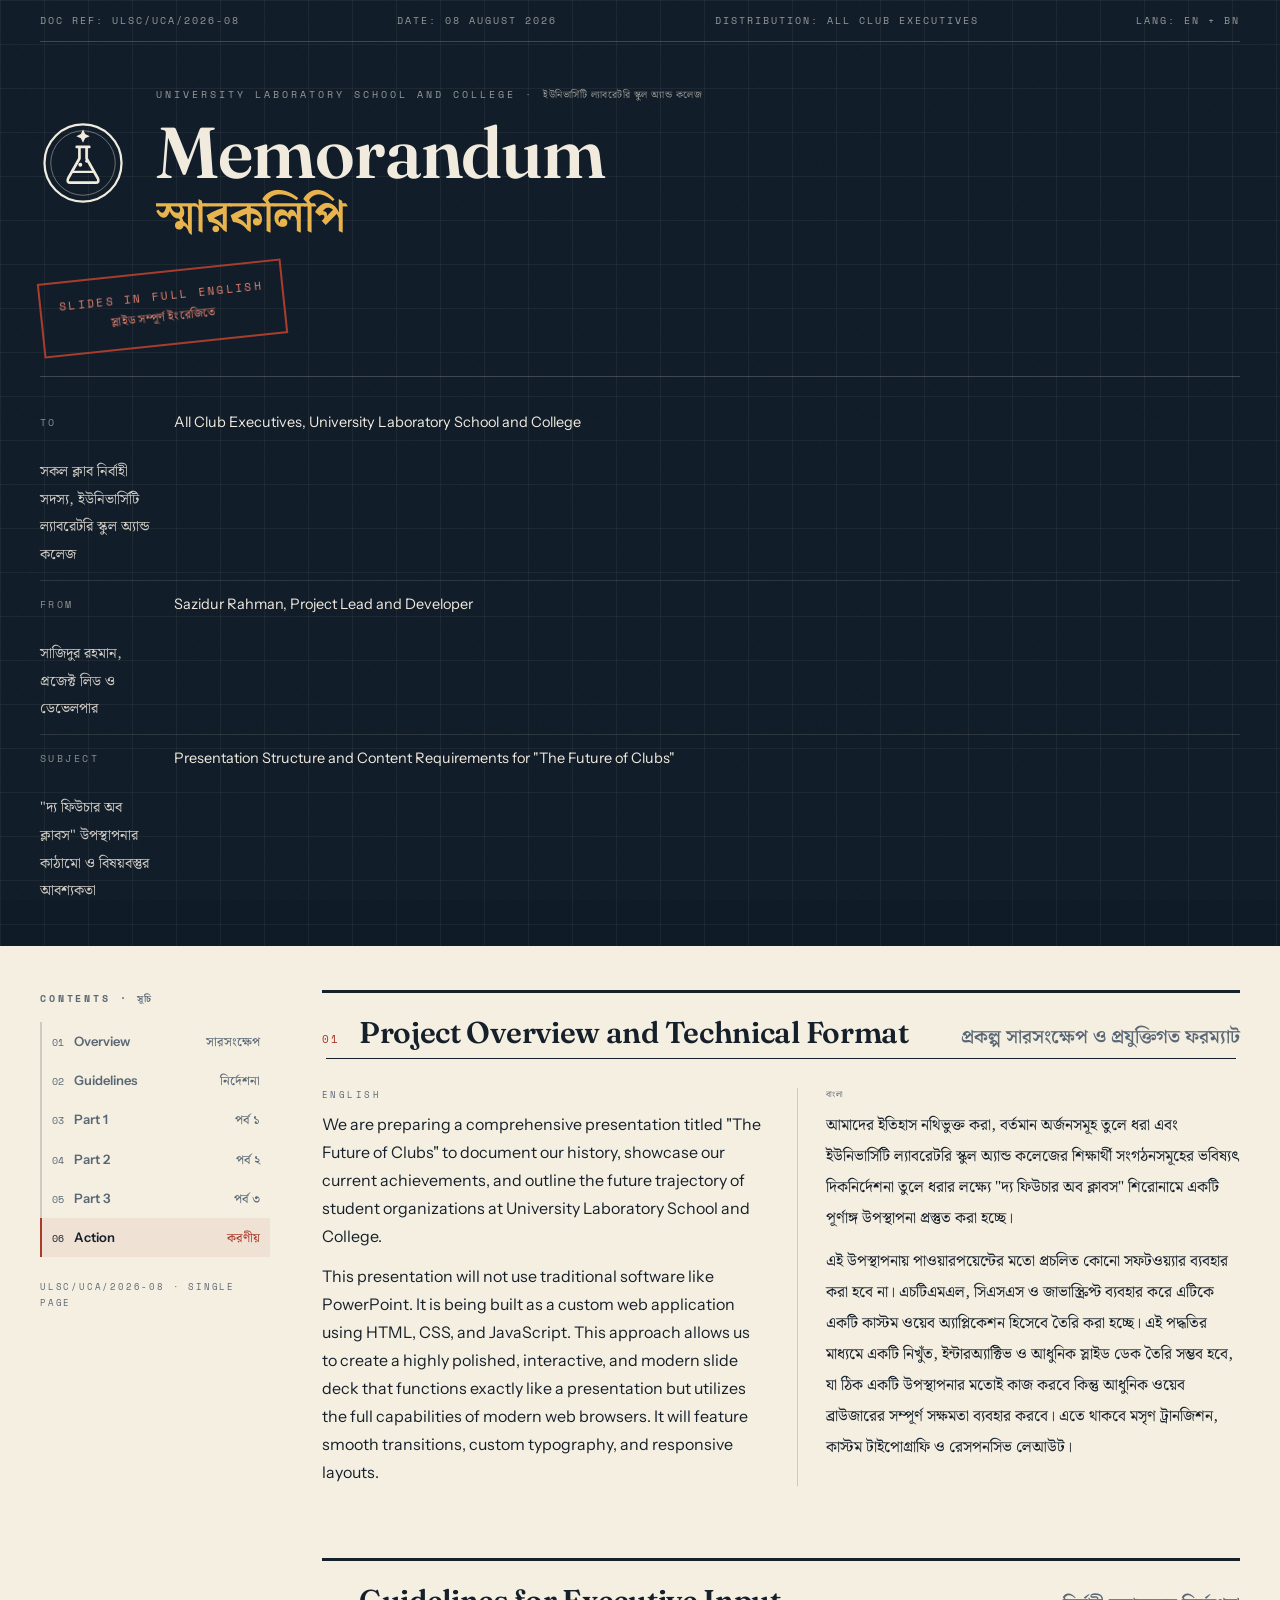
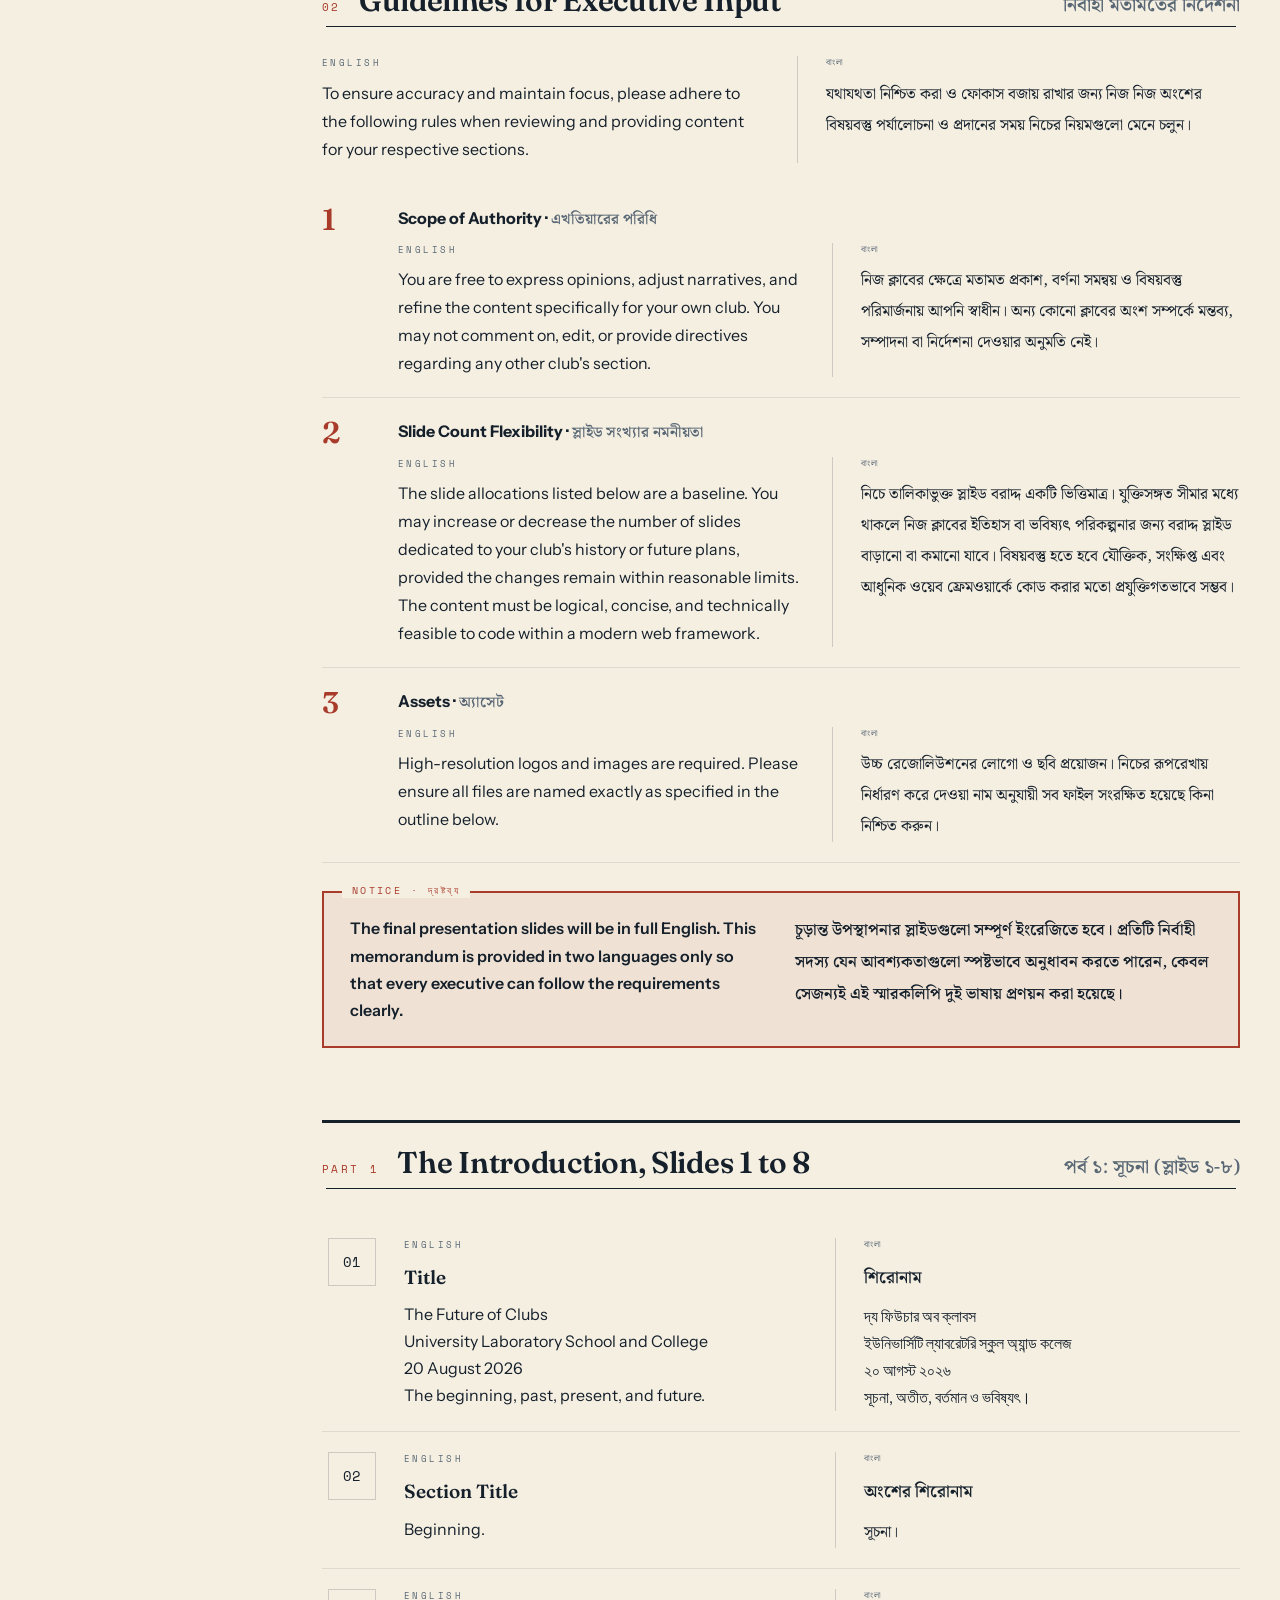
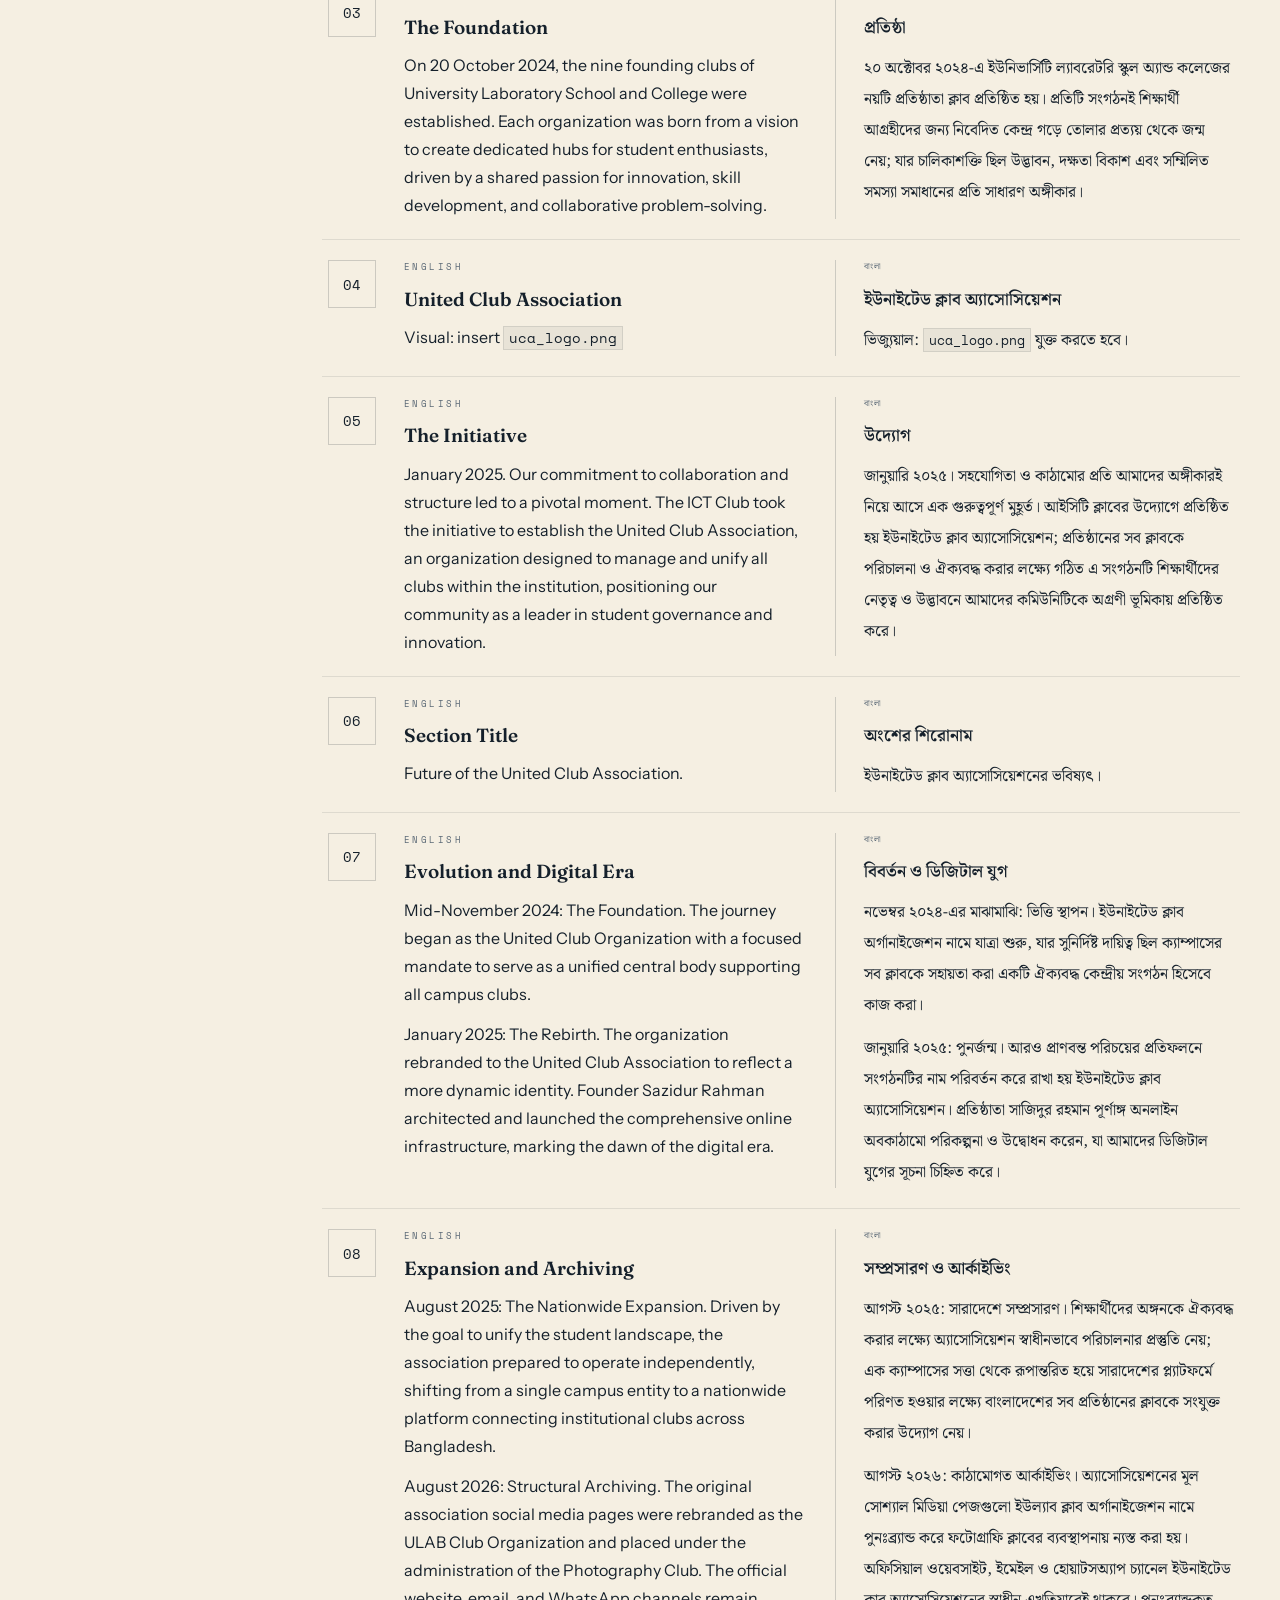
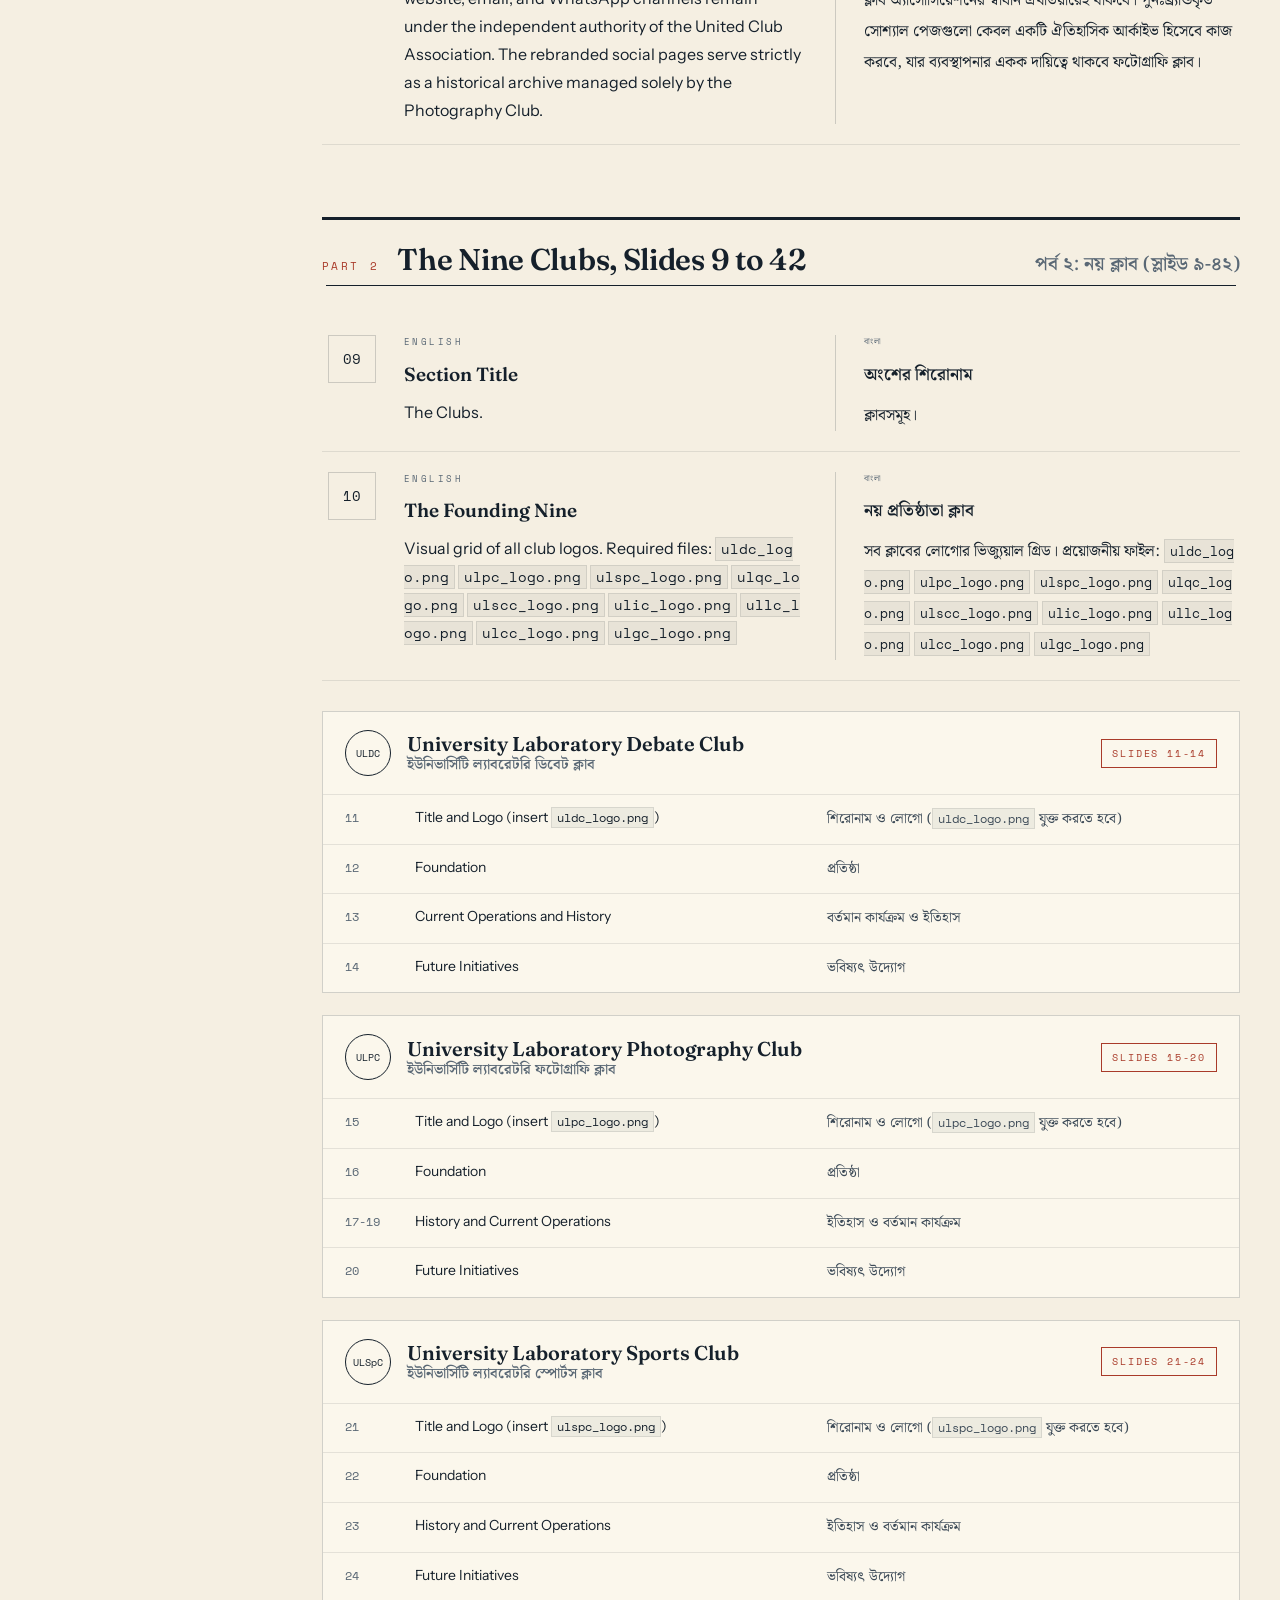
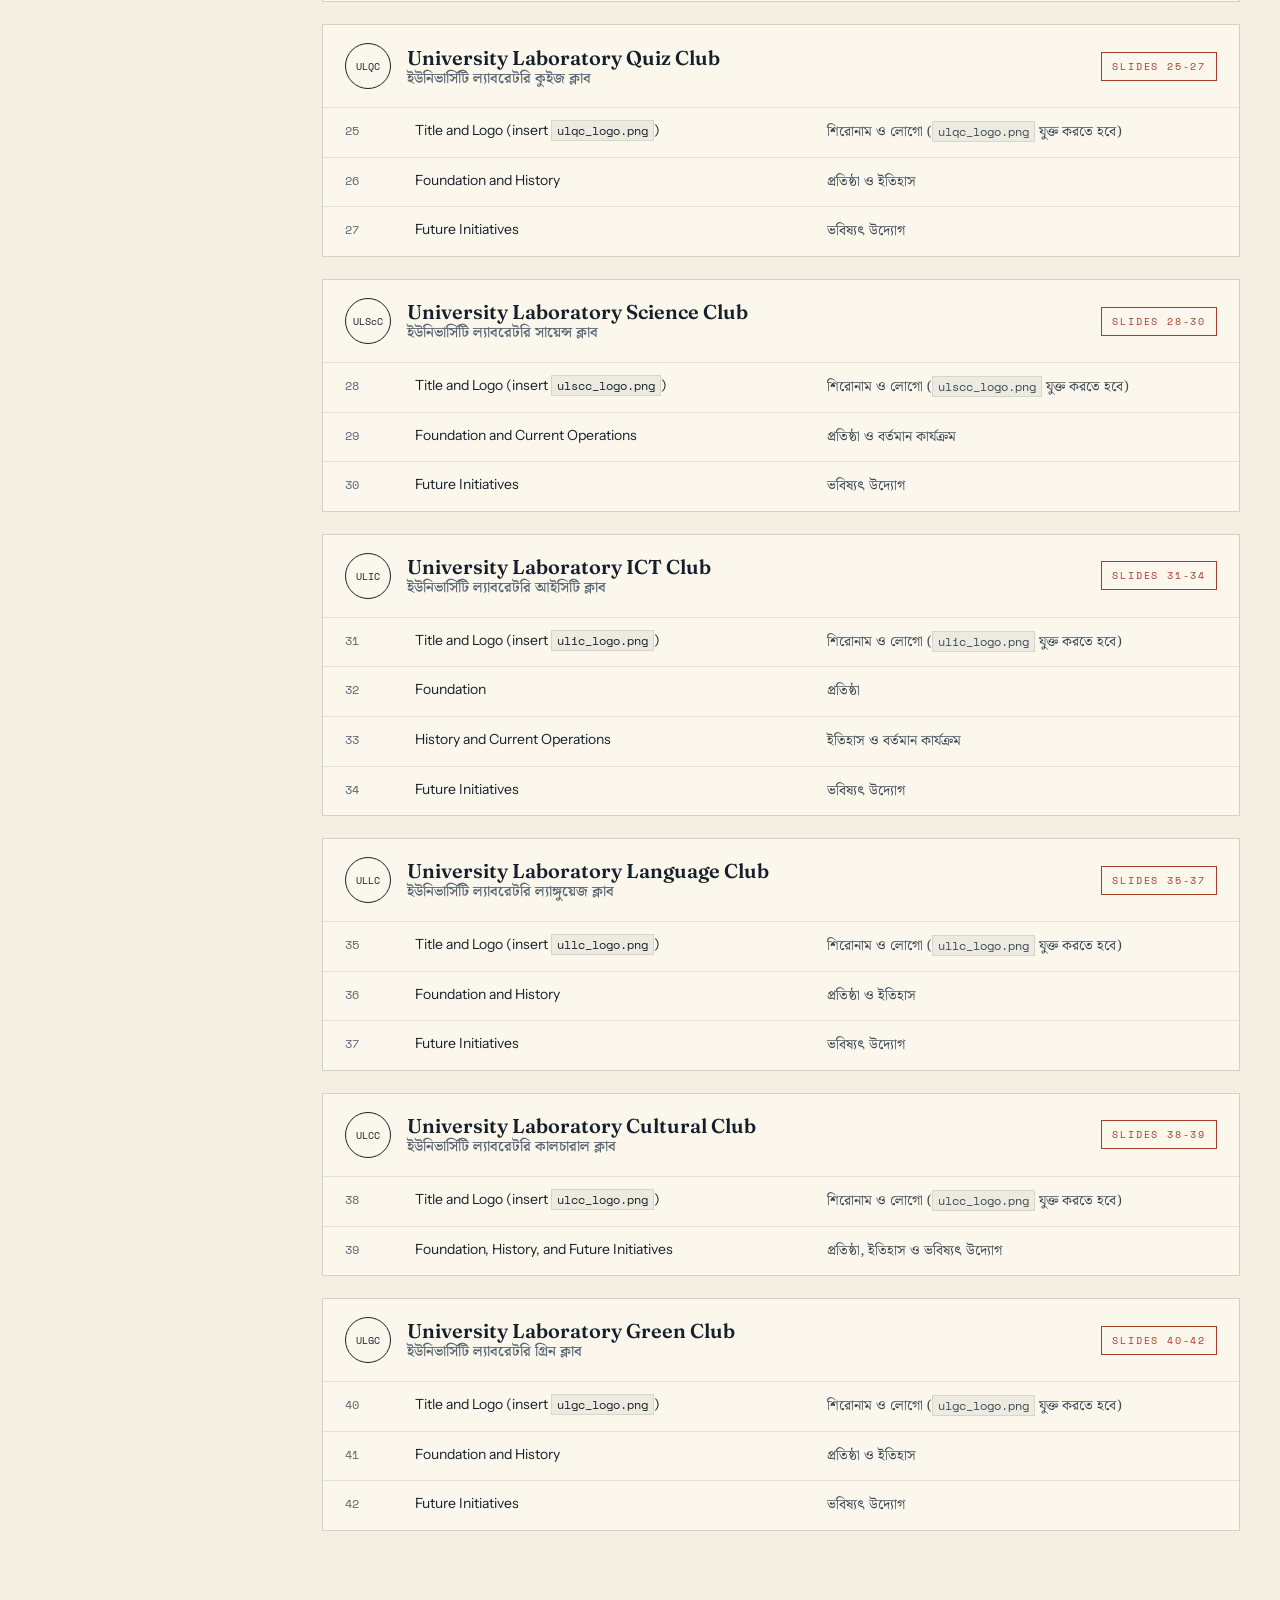
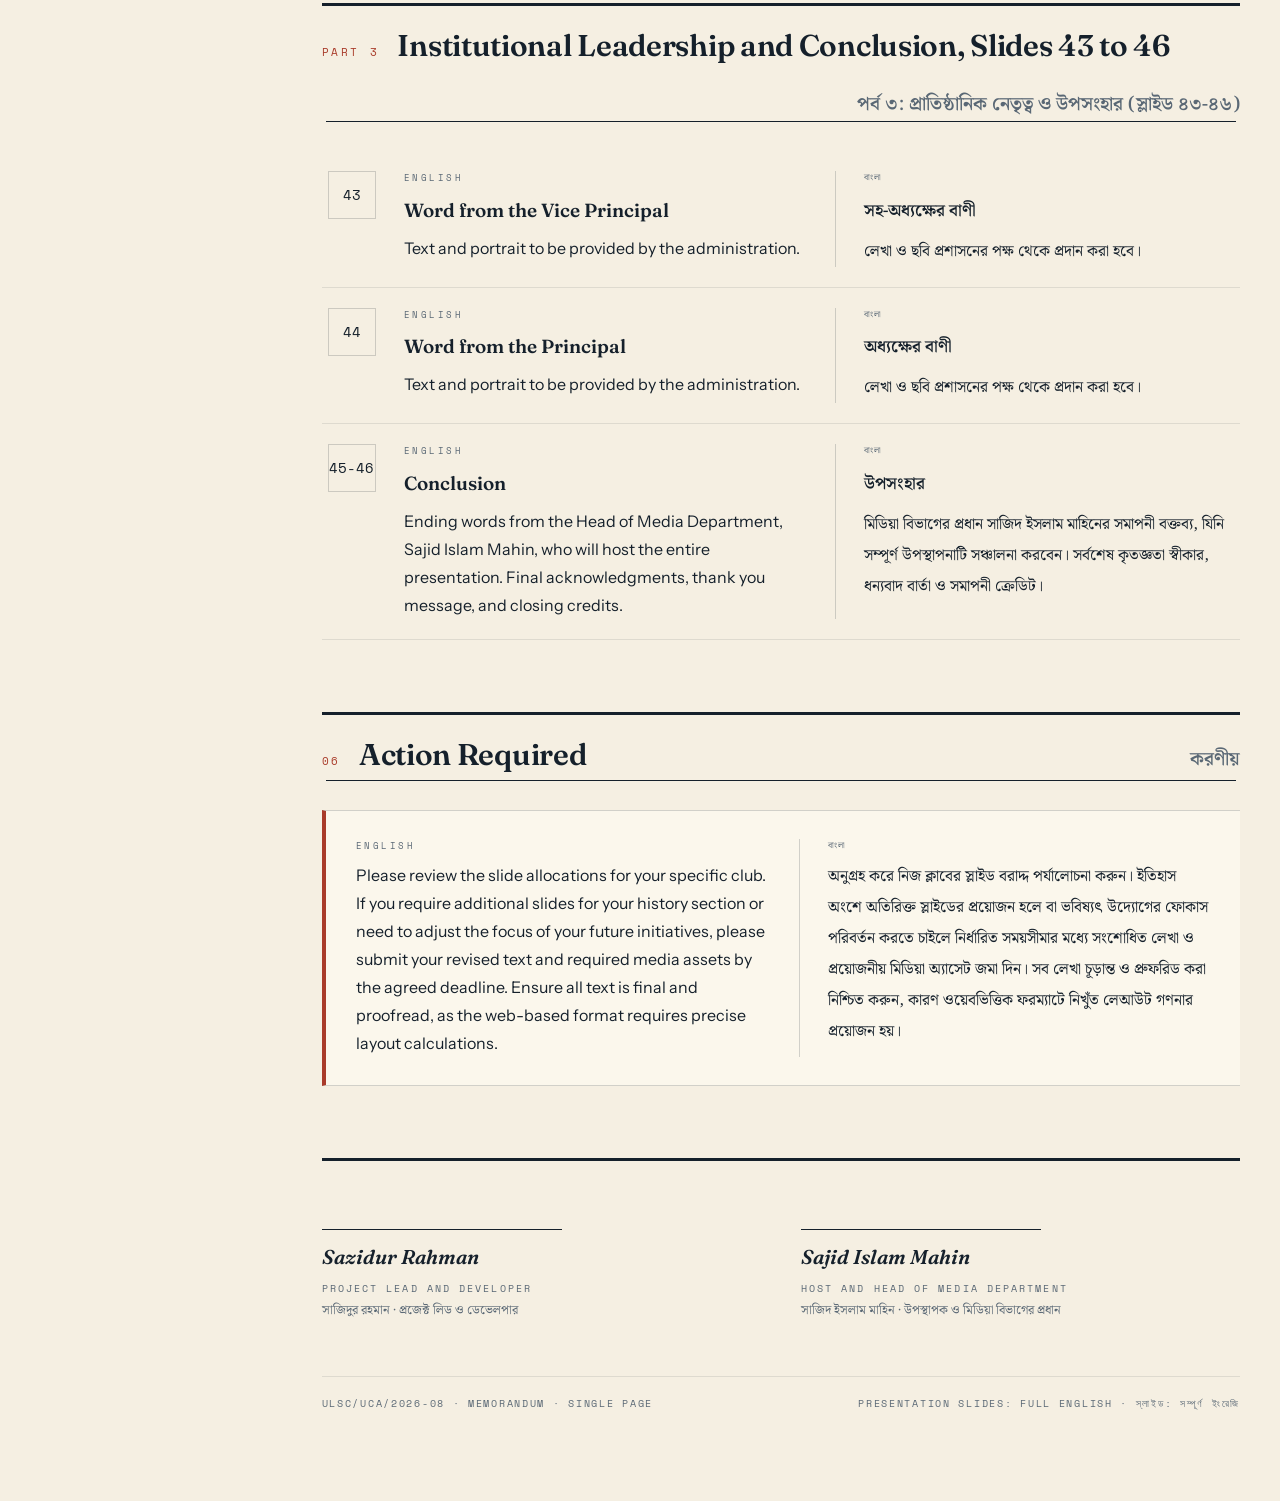
==== commit 19368434: "Update Memorandum.html" ====
--- a/Memorandum.html
+++ b/Memorandum.html
@@ -9,9 +9,8 @@
 <link rel="preconnect" href="https://fonts.gstatic.com" crossorigin>
 <link href="https://fonts.googleapis.com/css2?family=Fraunces:ital,opsz,wght@0,9..144,300..900;1,9..144,300..900&family=Instrument+Sans:wght@400;500;600;700&family=Space+Mono:wght@400;700&family=Noto+Serif+Bengali:wght@400;500;600;700&display=swap" rel="stylesheet">
 <style>
-/* ============ tokens ============ */
 :root{
-  --paper:#F5EFE2; --paper2:#EDE5D2; --ink:#15202B; --mut:#5A6875;
+  --paper:#F5EFE2; --ink:#15202B; --mut:#5A6875;
   --line:rgba(21,32,43,.18); --hair:rgba(21,32,43,.1);
   --red:#A93B2A; --red-soft:rgba(169,59,42,.07);
   --cream:#F2ECDF; --inkbg:#101B28;
@@ -22,144 +21,144 @@
   --ease:cubic-bezier(.22,.66,.2,1);
 }
 *{margin:0;padding:0;box-sizing:border-box}
-html{scroll-behavior:smooth}
-body{background:var(--paper);color:var(--ink);font-family:var(--en);font-size:15.5px;line-height:1.7}
+html{scroll-behavior:smooth;-webkit-text-size-adjust:100%}
+body{background:var(--paper);color:var(--ink);font-family:var(--en);font-size:clamp(14px,1.6vw,16px);line-height:1.7}
 ::selection{background:var(--red);color:var(--cream)}
-code{font-family:var(--mono);font-size:.86em;background:rgba(21,32,43,.06);padding:1px 5px;border:1px solid var(--hair)}
-
-/* grain + progress */
+code{font-family:var(--mono);font-size:.86em;background:rgba(21,32,43,.06);padding:1px 5px;border:1px solid var(--hair);word-break:break-all}
+
 .grain{position:fixed;inset:0;z-index:60;pointer-events:none;opacity:.05;
   background-image:url("data:image/svg+xml,%3Csvg xmlns='http://www.w3.org/2000/svg' width='140' height='140'%3E%3Cfilter id='n'%3E%3CfeTurbulence type='fractalNoise' baseFrequency='0.9' numOctaves='2'/%3E%3C/filter%3E%3Crect width='140' height='140' filter='url(%23n)' opacity='0.6'/%3E%3C/svg%3E")}
 #pbar{position:fixed;top:0;left:0;right:0;height:3px;z-index:70;background:transparent}
-#pbar i{display:block;height:100%;background:var(--red);transform:scaleX(0);transform-origin:left}
-
-/* ============ masthead ============ */
+#pbar i{display:block;height:100%;background:var(--red);transform:scaleX(0);transform-origin:left;transition:transform .1s}
+
+/* Masthead */
 .mast{background:var(--inkbg);color:var(--cream);position:relative;overflow:hidden}
 .mast::before{content:"";position:absolute;inset:0;
   background-image:linear-gradient(rgba(242,236,223,.05) 1px,transparent 1px),linear-gradient(90deg,rgba(242,236,223,.05) 1px,transparent 1px);
   background-size:44px 44px}
-.mast .wrap{position:relative;max-width:1180px;margin:0 auto;padding:0 32px}
+.mast .wrap{position:relative;max-width:1400px;margin:0 auto;padding:0 clamp(16px,4vw,40px)}
 .docbar{display:flex;justify-content:space-between;gap:16px;flex-wrap:wrap;padding:12px 0;border-bottom:1px solid rgba(242,236,223,.2);
-  font-family:var(--mono);font-size:10px;letter-spacing:.2em;color:rgba(242,236,223,.6)}
-.mastgrid{display:grid;grid-template-columns:auto 1fr auto;gap:30px;align-items:center;padding:44px 0 30px}
-.crest{width:86px;height:86px;color:var(--cream)}
-.kicker{font-family:var(--mono);font-size:10px;letter-spacing:.3em;color:rgba(242,236,223,.6);text-transform:uppercase}
+  font-family:var(--mono);font-size:clamp(9px,1.2vw,10px);letter-spacing:.2em;color:rgba(242,236,223,.6)}
+.mastgrid{display:grid;grid-template-columns:auto 1fr;gap:clamp(16px,3vw,30px);align-items:center;padding:clamp(24px,4vw,44px) 0 clamp(20px,3vw,30px)}
+.crest{width:clamp(56px,8vw,86px);height:clamp(56px,8vw,86px);color:var(--cream)}
+.kicker{font-family:var(--mono);font-size:clamp(9px,1.2vw,10px);letter-spacing:.3em;color:rgba(242,236,223,.6);text-transform:uppercase}
 .kicker .b{font-family:var(--bn);letter-spacing:.05em}
-h1{font-family:var(--disp);font-weight:600;font-size:clamp(40px,6vw,72px);line-height:1.02;letter-spacing:-.015em;margin-top:12px}
+h1{font-family:var(--disp);font-weight:600;font-size:clamp(32px,6vw,72px);line-height:1.02;letter-spacing:-.015em;margin-top:12px}
 h1 .bnt{display:block;font-family:var(--bn);font-weight:700;font-size:.62em;color:#E9B44C;margin-top:6px;letter-spacing:0}
 .ln{display:block;overflow:hidden}
 .ln>span{display:block;transform:translateY(112%);transition:transform .9s var(--ease)}
 body.loaded .ln>span{transform:none}
 body.loaded .ln:nth-child(2)>span{transition-delay:.12s}
-.stamp{justify-self:end;transform:rotate(-6deg);border:2px solid var(--red);color:#E8836F;padding:14px 18px;text-align:center;
-  font-family:var(--mono);font-size:10.5px;letter-spacing:.22em;line-height:1.9;text-transform:uppercase;
-  animation:stamp .5s cubic-bezier(.2,1.5,.4,1) .7s both}
-.stamp .b{font-family:var(--bn);letter-spacing:.02em;text-transform:none;font-size:12px}
+.stamp{grid-column:1/-1;transform:rotate(-6deg);border:2px solid var(--red);color:#E8836F;padding:clamp(10px,2vw,14px) clamp(12px,2vw,18px);text-align:center;
+  font-family:var(--mono);font-size:clamp(9px,1.2vw,10.5px);letter-spacing:.22em;line-height:1.9;text-transform:uppercase;
+  animation:stamp .5s cubic-bezier(.2,1.5,.4,1) .7s both;width:fit-content;justify-self:start}
+.stamp .b{font-family:var(--bn);letter-spacing:.02em;text-transform:none;font-size:clamp(11px,1.4vw,12px)}
 @keyframes stamp{from{opacity:0;transform:rotate(-6deg) scale(1.8)}to{opacity:1;transform:rotate(-6deg) scale(1)}}
-.metagrid{border-top:1px solid rgba(242,236,223,.2);padding:22px 0 30px;display:grid;gap:0}
-.mrow{display:grid;grid-template-columns:110px 1fr 1fr;gap:24px;padding:11px 0;border-bottom:1px solid rgba(242,236,223,.12)}
+.metagrid{border-top:1px solid rgba(242,236,223,.2);padding:clamp(16px,2.5vw,22px) 0 clamp(20px,3vw,30px);display:grid;gap:0}
+.mrow{display:grid;grid-template-columns:clamp(70px,12vw,110px) 1fr;gap:clamp(12px,2vw,24px);padding:11px 0;border-bottom:1px solid rgba(242,236,223,.12)}
 .mrow:last-child{border-bottom:none}
-.mrow .lab{font-family:var(--mono);font-size:9.5px;letter-spacing:.26em;color:rgba(242,236,223,.55);padding-top:4px}
-.mrow .en{font-size:14.5px}
-.mrow .bn{font-family:var(--bn);font-size:14.5px;line-height:1.9;color:rgba(242,236,223,.85)}
-
-/* ============ layout ============ */
-.layout{max-width:1180px;margin:0 auto;padding:44px 32px 90px;display:grid;grid-template-columns:230px 1fr;gap:56px;align-items:start}
-.toc{position:sticky;top:24px}
-.toc h5{font-family:var(--mono);font-size:9.5px;letter-spacing:.3em;color:var(--mut);margin-bottom:14px}
+.mrow .lab{font-family:var(--mono);font-size:clamp(8.5px,1.1vw,9.5px);letter-spacing:.26em;color:rgba(242,236,223,.55);padding-top:4px}
+.mrow .en{font-size:clamp(13px,1.5vw,14.5px)}
+.mrow .bn{font-family:var(--bn);font-size:clamp(13px,1.5vw,14.5px);line-height:1.9;color:rgba(242,236,223,.85)}
+
+/* Layout */
+.layout{max-width:1400px;margin:0 auto;padding:clamp(24px,4vw,44px) clamp(16px,4vw,40px) clamp(60px,8vw,90px);display:grid;grid-template-columns:1fr;gap:clamp(24px,4vw,56px)}
+@media (min-width:1081px){.layout{grid-template-columns:clamp(200px,18vw,240px) 1fr}}
+
+.toc{order:2}
+@media (min-width:1081px){.toc{order:1;position:sticky;top:24px}}
+.toc h5{font-family:var(--mono);font-size:clamp(8.5px,1.1vw,9.5px);letter-spacing:.3em;color:var(--mut);margin-bottom:14px}
 .toc h5 .b{font-family:var(--bn);letter-spacing:.05em}
-.toc a{display:flex;gap:10px;align-items:baseline;padding:8px 10px;border-left:2px solid var(--line);color:var(--mut);text-decoration:none;font-size:13px;font-weight:600;transition:.25s}
-.toc a .n{font-family:var(--mono);font-size:10px;font-weight:400}
-.toc a .b{font-family:var(--bn);font-weight:500;font-size:12.5px;color:var(--mut);margin-left:auto;transition:.25s}
+.toc a{display:flex;gap:10px;align-items:baseline;padding:8px 10px;border-left:2px solid var(--line);color:var(--mut);text-decoration:none;font-size:clamp(12px,1.4vw,13px);font-weight:600;transition:.25s}
+.toc a .n{font-family:var(--mono);font-size:clamp(9px,1.1vw,10px);font-weight:400}
+.toc a .b{font-family:var(--bn);font-weight:500;font-size:clamp(11.5px,1.3vw,12.5px);color:var(--mut);margin-left:auto;transition:.25s}
 .toc a:hover{color:var(--ink);border-color:var(--ink)}
 .toc a.on{color:var(--ink);border-color:var(--red);background:var(--red-soft)}
 .toc a.on .b{color:var(--red)}
-.toc .ref{margin-top:22px;font-family:var(--mono);font-size:9px;letter-spacing:.2em;color:var(--mut)}
-
-/* bilingual blocks */
-.bi{display:grid;grid-template-columns:1fr 1fr;gap:32px}
-.bi .bn{border-left:1px solid var(--line);padding-left:28px}
-.bi .en::before,.bi .bn::before{display:block;font-family:var(--mono);font-size:8.5px;letter-spacing:.3em;color:var(--mut);margin-bottom:8px}
+.toc .ref{margin-top:22px;font-family:var(--mono);font-size:clamp(8px,1vw,9px);letter-spacing:.2em;color:var(--mut)}
+@media (max-width:1080px){
+  .toc{display:flex;overflow-x:auto;padding:10px 0;gap:6px;margin-bottom:24px;-webkit-overflow-scrolling:touch;scrollbar-width:none}
+  .toc::-webkit-scrollbar{display:none}
+  .toc h5,.toc .ref,.toc a .b{display:none}
+  .toc a{border:1px solid var(--line);border-left:1px solid var(--line);white-space:nowrap;border-radius:999px;padding:7px 14px;flex-shrink:0}
+  .toc a.on{border-color:var(--red)}
+}
+
+main{order:3}
+@media (min-width:1081px){main{order:2}}
+
+/* Bilingual */
+.bi{display:grid;grid-template-columns:1fr;gap:clamp(20px,3vw,32px)}
+@media (min-width:761px){.bi{grid-template-columns:1fr 1fr}}
+.bi .bn{border-left:1px solid var(--line);padding-left:clamp(16px,2.5vw,28px)}
+@media (max-width:760px){.bi .bn{border-left:none;padding-left:0;border-top:1px solid var(--hair);padding-top:18px}}
+.bi .en::before,.bi .bn::before{display:block;font-family:var(--mono);font-size:clamp(7.5px,1vw,8.5px);letter-spacing:.3em;color:var(--mut);margin-bottom:8px}
 .bi .en::before{content:"ENGLISH"}
 .bi .bn::before{content:"বাংলা";font-family:var(--bn);letter-spacing:.1em}
-.bi .bn p,.bi .bn h4,.bi .bn li{font-family:var(--bn);font-size:15.5px;line-height:2}
+.bi .bn p,.bi .bn h4,.bi .bn li{font-family:var(--bn);font-size:clamp(14px,1.5vw,15.5px);line-height:2}
 .bi .en p{line-height:1.75}
 .bi p+p,.bi p+p{margin-top:12px}
 
-/* sections */
-section{margin-bottom:72px;scroll-margin-top:70px}
-.shead{display:flex;align-items:baseline;gap:18px;flex-wrap:wrap;border-top:3px solid var(--ink);box-shadow:0 5px 0 -4px var(--ink);padding-top:14px;margin-bottom:30px}
-.shead .pno{font-family:var(--mono);font-size:11px;letter-spacing:.24em;color:var(--red)}
-.shead h2{font-family:var(--disp);font-weight:600;font-size:30px;letter-spacing:-.01em}
-.shead .b{font-family:var(--bn);font-size:19px;font-weight:600;color:var(--mut);margin-left:auto}
-
-/* slide rows */
-.srow{display:grid;grid-template-columns:56px 1fr;gap:20px;padding:20px 6px;border-bottom:1px solid var(--hair);transition:background .3s}
+/* Sections */
+section{margin-bottom:clamp(40px,6vw,72px);scroll-margin-top:70px}
+.shead{display:flex;align-items:baseline;gap:clamp(10px,2vw,18px);flex-wrap:wrap;border-top:3px solid var(--ink);box-shadow:0 5px 0 -4px var(--ink);padding-top:14px;margin-bottom:clamp(20px,3vw,30px)}
+.shead .pno{font-family:var(--mono);font-size:clamp(10px,1.2vw,11px);letter-spacing:.24em;color:var(--red)}
+.shead h2{font-family:var(--disp);font-weight:600;font-size:clamp(22px,3vw,30px);letter-spacing:-.01em}
+.shead .b{font-family:var(--bn);font-size:clamp(15px,2vw,19px);font-weight:600;color:var(--mut);margin-left:auto}
+@media (max-width:760px){.shead .b{margin-left:0;width:100%}}
+
+/* Slide rows */
+.srow{display:grid;grid-template-columns:clamp(40px,6vw,56px) 1fr;gap:clamp(12px,2vw,20px);padding:clamp(14px,2vw,20px) clamp(4px,1vw,6px);border-bottom:1px solid var(--hair);transition:background .3s}
 .srow:hover{background:rgba(21,32,43,.035)}
-.snum{width:48px;height:48px;border:1px solid var(--line);display:grid;place-items:center;font-family:var(--mono);font-size:14px;transition:.3s}
+.snum{width:clamp(36px,5vw,48px);height:clamp(36px,5vw,48px);border:1px solid var(--line);display:grid;place-items:center;font-family:var(--mono);font-size:clamp(12px,1.4vw,14px);transition:.3s}
 .srow:hover .snum{background:var(--red);border-color:var(--red);color:var(--cream)}
-.sbody h4{font-family:var(--disp);font-size:19px;font-weight:600;margin-bottom:8px}
-.sbody .bn h4{font-family:var(--bn);font-size:17px}
+.sbody h4{font-family:var(--disp);font-size:clamp(16px,2vw,19px);font-weight:600;margin-bottom:8px}
+.sbody .bn h4{font-family:var(--bn);font-size:clamp(15px,1.8vw,17px)}
 .stacked span{display:block}
 .stacked .b span{font-family:var(--bn);line-height:1.95}
 
-/* guidelines */
-.rule{display:grid;grid-template-columns:56px 1fr;gap:20px;padding:20px 0;border-bottom:1px solid var(--hair)}
-.rule .rn{font-family:var(--disp);font-size:30px;font-weight:600;color:var(--red);line-height:1}
-.rule h4{font-size:16px;font-weight:700}
-.rule h4 .b{font-family:var(--bn);font-weight:600;color:var(--mut);font-size:15px}
-.rule .bi{margin-top:10px;grid-template-columns:1fr 1fr;gap:26px}
-.notice{margin-top:28px;border:2px solid var(--red);background:var(--red-soft);padding:22px 26px;display:grid;grid-template-columns:1fr 1fr;gap:28px;position:relative}
-.notice::before{content:"NOTICE · দ্রষ্টব্য";position:absolute;top:-11px;left:18px;background:var(--paper);padding:0 10px;font-family:var(--mono);font-size:9.5px;letter-spacing:.26em;color:var(--red)}
+/* Guidelines */
+.rule{display:grid;grid-template-columns:clamp(40px,6vw,56px) 1fr;gap:clamp(12px,2vw,20px);padding:clamp(14px,2vw,20px) 0;border-bottom:1px solid var(--hair)}
+.rule .rn{font-family:var(--disp);font-size:clamp(24px,3.5vw,30px);font-weight:600;color:var(--red);line-height:1}
+.rule h4{font-size:clamp(14.5px,1.7vw,16px);font-weight:700}
+.rule h4 .b{font-family:var(--bn);font-weight:600;color:var(--mut);font-size:clamp(13.5px,1.6vw,15px)}
+.rule .bi{margin-top:10px;grid-template-columns:1fr 1fr;gap:clamp(16px,2.5vw,26px)}
+.notice{margin-top:clamp(20px,3vw,28px);border:2px solid var(--red);background:var(--red-soft);padding:clamp(16px,2.5vw,22px) clamp(18px,3vw,26px);display:grid;grid-template-columns:1fr;gap:clamp(16px,2.5vw,28px);position:relative}
+@media (min-width:761px){.notice{grid-template-columns:1fr 1fr}}
+.notice::before{content:"NOTICE · দ্রষ্টব্য";position:absolute;top:-11px;left:18px;background:var(--paper);padding:0 10px;font-family:var(--mono);font-size:clamp(8.5px,1.1vw,9.5px);letter-spacing:.26em;color:var(--red)}
 .notice .en{font-weight:600}
 .notice .bn{font-family:var(--bn);line-height:2;font-weight:600}
 
-/* club cards */
-.club{border:1px solid var(--line);background:#FBF7EC;margin-bottom:22px;transition:transform .35s var(--ease),border-color .35s,box-shadow .35s}
+/* Club cards */
+.club{border:1px solid var(--line);background:#FBF7EC;margin-bottom:clamp(16px,2.5vw,22px);transition:transform .35s var(--ease),border-color .35s,box-shadow .35s}
 .club:hover{transform:translateY(-3px);border-color:var(--ink);box-shadow:0 14px 30px rgba(21,32,43,.08)}
-.club header{display:flex;align-items:center;gap:16px;padding:18px 22px;border-bottom:1px solid var(--hair)}
-.mono-ic{width:46px;height:46px;border:1px solid var(--ink);border-radius:50%;display:grid;place-items:center;font-family:var(--mono);font-size:9.5px;flex:none;transition:.3s}
+.club header{display:flex;align-items:center;gap:clamp(10px,1.5vw,16px);padding:clamp(14px,2vw,18px) clamp(16px,2.5vw,22px);border-bottom:1px solid var(--hair);flex-wrap:wrap}
+.mono-ic{width:clamp(38px,5vw,46px);height:clamp(38px,5vw,46px);border:1px solid var(--ink);border-radius:50%;display:grid;place-items:center;font-family:var(--mono);font-size:clamp(8.5px,1.1vw,9.5px);flex:none;transition:.3s}
 .club:hover .mono-ic{background:var(--ink);color:var(--cream)}
-.club h3{font-family:var(--disp);font-size:20px;font-weight:600;line-height:1.2}
-.club h3 .b{display:block;font-family:var(--bn);font-size:14.5px;font-weight:600;color:var(--mut)}
-.range{margin-left:auto;font-family:var(--mono);font-size:10px;letter-spacing:.18em;color:var(--red);border:1px solid var(--red);padding:5px 10px;white-space:nowrap}
-.crow{display:grid;grid-template-columns:48px 1fr 1fr;gap:22px;padding:11px 22px;border-top:1px solid var(--hair);font-size:14px;transition:background .25s}
+.club h3{font-family:var(--disp);font-size:clamp(17px,2.2vw,20px);font-weight:600;line-height:1.2}
+.club h3 .b{display:block;font-family:var(--bn);font-size:clamp(13px,1.6vw,14.5px);font-weight:600;color:var(--mut)}
+.range{margin-left:auto;font-family:var(--mono);font-size:clamp(9px,1.1vw,10px);letter-spacing:.18em;color:var(--red);border:1px solid var(--red);padding:5px 10px;white-space:nowrap}
+.crow{display:grid;grid-template-columns:clamp(32px,5vw,48px) 1fr;gap:clamp(12px,2vw,22px);padding:11px clamp(16px,2.5vw,22px);border-top:1px solid var(--hair);font-size:clamp(12.5px,1.5vw,14px);transition:background .25s}
+@media (min-width:761px){.crow{grid-template-columns:clamp(32px,5vw,48px) 1fr 1fr}}
 .crow:first-of-type{border-top:none}
 .crow:hover{background:var(--red-soft)}
-.crow .n{font-family:var(--mono);font-size:11.5px;color:var(--mut);padding-top:2px}
-.crow .b{font-family:var(--bn);font-size:14px;line-height:1.9;color:#3C4A57}
-
-/* action + footer */
-.actionbox{border-left:4px solid var(--red);background:#FBF7EC;border-top:1px solid var(--line);border-bottom:1px solid var(--line);padding:28px 30px}
-footer{border-top:3px solid var(--ink);padding-top:34px;display:grid;grid-template-columns:1fr 1fr;gap:40px}
-.sig .line{height:1px;background:var(--ink);width:240px;margin:34px 0 10px}
-.sig .nm{font-family:var(--disp);font-style:italic;font-size:20px;font-weight:600}
-.sig .rl{font-family:var(--mono);font-size:9.5px;letter-spacing:.22em;color:var(--mut);margin-top:6px;text-transform:uppercase}
-.sig .rlb{font-family:var(--bn);font-size:12.5px;color:var(--mut);margin-top:4px}
-.colophon{grid-column:1/-1;margin-top:14px;padding-top:18px;border-top:1px solid var(--hair);font-family:var(--mono);font-size:9.5px;letter-spacing:.18em;color:var(--mut);display:flex;justify-content:space-between;gap:16px;flex-wrap:wrap}
-
-/* reveal */
+.crow .n{font-family:var(--mono);font-size:clamp(10.5px,1.3vw,11.5px);color:var(--mut);padding-top:2px}
+.crow .b{font-family:var(--bn);font-size:clamp(12.5px,1.5vw,14px);line-height:1.9;color:#3C4A57}
+
+/* Action + footer */
+.actionbox{border-left:4px solid var(--red);background:#FBF7EC;border-top:1px solid var(--line);border-bottom:1px solid var(--line);padding:clamp(18px,2.5vw,28px) clamp(20px,3vw,30px)}
+footer{border-top:3px solid var(--ink);padding-top:clamp(24px,3.5vw,34px);display:grid;grid-template-columns:1fr;gap:clamp(24px,4vw,40px)}
+@media (min-width:761px){footer{grid-template-columns:1fr 1fr}}
+.sig .line{height:1px;background:var(--ink);width:clamp(180px,30vw,240px);margin:clamp(24px,3.5vw,34px) 0 10px}
+.sig .nm{font-family:var(--disp);font-style:italic;font-size:clamp(17px,2.2vw,20px);font-weight:600}
+.sig .rl{font-family:var(--mono);font-size:clamp(8.5px,1.1vw,9.5px);letter-spacing:.22em;color:var(--mut);margin-top:6px;text-transform:uppercase}
+.sig .rlb{font-family:var(--bn);font-size:clamp(11.5px,1.4vw,12.5px);color:var(--mut);margin-top:4px}
+.colophon{grid-column:1/-1;margin-top:14px;padding-top:18px;border-top:1px solid var(--hair);font-family:var(--mono);font-size:clamp(8px,1vw,9.5px);letter-spacing:.18em;color:var(--mut);display:flex;justify-content:space-between;gap:16px;flex-wrap:wrap}
+
+/* Reveal */
 .rev{opacity:0;transform:translateY(16px);transition:opacity .7s var(--ease),transform .7s var(--ease);transition-delay:calc(var(--d,0)*70ms)}
 .rev.in{opacity:1;transform:none}
 
-/* responsive */
-@media (max-width:1080px){
-  .layout{grid-template-columns:1fr;gap:0;padding-top:0}
-  .toc{position:sticky;top:0;z-index:50;background:var(--paper);border-bottom:1px solid var(--line);display:flex;overflow-x:auto;padding:10px 16px;gap:6px;margin:0 -32px 36px}
-  .toc h5,.toc .ref,.toc a .b{display:none}
-  .toc a{border:1px solid var(--line);border-left:1px solid var(--line);white-space:nowrap;border-radius:999px;padding:7px 14px}
-  .toc a.on{border-color:var(--red)}
-  .mastgrid{grid-template-columns:auto 1fr}
-  .stamp{grid-column:1/-1;justify-self:start}
-}
-@media (max-width:760px){
-  .bi,.notice,footer{grid-template-columns:1fr}
-  .bi .bn{border-left:none;padding-left:0;border-top:1px solid var(--hair);padding-top:18px}
-  .mrow{grid-template-columns:1fr;gap:6px}
-  .crow{grid-template-columns:40px 1fr}
-  .crow .b{grid-column:2}
-  .shead .b{margin-left:0;width:100%}
-}
 @media (prefers-reduced-motion:reduce){
   *,*::before,*::after{animation:none!important;transition:none!important}
   html{scroll-behavior:auto}
@@ -182,7 +181,6 @@
   </symbol>
 </svg>
 
-<!-- ============ MASTHEAD ============ -->
 <header class="mast">
   <div class="wrap">
     <div class="docbar">
@@ -205,15 +203,14 @@
       </div>
     </div>
     <div class="metagrid">
-      <div class="mrow"><span class="lab">TO</span><span class="en">All Club Executives, University Laboratory School and College</span><span class="bn">সকল ক্লাব নির্বাহী সদস্য, ইউনিভার্সিটি ল্যাবরেটরি স্কুল অ্যান্ড কলেজ</span></div>
-      <div class="mrow"><span class="lab">FROM</span><span class="en">Sazidur Rahman, Project Lead and Developer</span><span class="bn">সাজিদুর রহমান, প্রজেক্ট লিড ও ডেভেলপার</span></div>
-      <div class="mrow"><span class="lab">SUBJECT</span><span class="en">Presentation Structure and Content Requirements for "The Future of Clubs"</span><span class="bn">"দ্য ফিউচার অব ক্লাবস" উপস্থাপনার কাঠামো ও বিষয়বস্তুর আবশ্যকতা</span></div>
+      <div class="mrow"><span class="lab">TO</span><div class="en">All Club Executives, University Laboratory School and College</div><div class="bn">সকল ক্লাব নির্বাহী সদস্য, ইউনিভার্সিটি ল্যাবরেটরি স্কুল অ্যান্ড কলেজ</div></div>
+      <div class="mrow"><span class="lab">FROM</span><div class="en">Sazidur Rahman, Project Lead and Developer</div><div class="bn">সাজিদুর রহমান, প্রজেক্ট লিড ও ডেভেলপার</div></div>
+      <div class="mrow"><span class="lab">SUBJECT</span><div class="en">Presentation Structure and Content Requirements for "The Future of Clubs"</div><div class="bn">"দ্য ফিউচার অব ক্লাবস" উপস্থাপনার কাঠামো ও বিষয়বস্তুর আবশ্যকতা</div></div>
     </div>
   </div>
 </header>
 
 <div class="layout">
-  <!-- ============ CONTENTS ============ -->
   <nav class="toc" id="toc">
     <h5>CONTENTS · <span class="b">সূচি</span></h5>
     <a href="#overview"><span class="n">01</span>Overview<span class="b">সারসংক্ষেপ</span></a>
@@ -226,7 +223,6 @@
   </nav>
 
   <main>
-    <!-- ============ 01 OVERVIEW ============ -->
     <section id="overview">
       <div class="shead rev"><span class="pno">01</span><h2>Project Overview and Technical Format</h2><span class="b">প্রকল্প সারসংক্ষেপ ও প্রযুক্তিগত ফরম্যাট</span></div>
       <div class="bi rev">
@@ -241,7 +237,6 @@
       </div>
     </section>
 
-    <!-- ============ 02 GUIDELINES ============ -->
     <section id="guidelines">
       <div class="shead rev"><span class="pno">02</span><h2>Guidelines for Executive Input</h2><span class="b">নির্বাহী মতামতের নির্দেশনা</span></div>
       <div class="bi rev" style="margin-bottom:22px">
@@ -283,7 +278,6 @@
       </div>
     </section>
 
-    <!-- ============ 03 PART 1 ============ -->
     <section id="part1">
       <div class="shead rev"><span class="pno">PART 1</span><h2>The Introduction, Slides 1 to 8</h2><span class="b">পর্ব ১: সূচনা (স্লাইড ১-৮)</span></div>
 
@@ -309,7 +303,7 @@
 
       <article class="srow rev"><div class="snum">05</div><div class="sbody bi">
         <div class="en"><h4>The Initiative</h4><p>January 2025. Our commitment to collaboration and structure led to a pivotal moment. The ICT Club took the initiative to establish the United Club Association, an organization designed to manage and unify all clubs within the institution, positioning our community as a leader in student governance and innovation.</p></div>
-        <div class="bn"><h4>উদ্যোগ</h4><p>জানুয়ারি ২০২। সহযোগিতা ও কাঠামোর প্রতি আমাদের অঙ্গীকারই নিয়ে আসে এক গুরুত্বপূর্ণ মুহূর্ত। আইসিটি ক্লাবের উদ্যোগে প্রতিষ্ঠিত হয় ইউনাইটেড ক্লাব অ্যাসোসিয়েশন; প্রতিষ্ঠানের সব ক্লাবকে পরিচালনা ও ঐক্যবদ্ধ করার লক্ষ্যে গঠিত এ সংগঠনটি শিক্ষার্থীদের নেতৃত্ব ও উদ্ভাবনে আমাদের কমিউনিটিকে অগ্রণী ভূমিকায় প্রতিষ্ঠিত করে।</p></div>
+        <div class="bn"><h4>উদ্যোগ</h4><p>জানুয়ারি ২০২৫। সহযোগিতা ও কাঠামোর প্রতি আমাদের অঙ্গীকারই নিয়ে আসে এক গুরুত্বপূর্ণ মুহূর্ত। আইসিটি ক্লাবের উদ্যোগে প্রতিষ্ঠিত হয় ইউনাইটেড ক্লাব অ্যাসোসিয়েশন; প্রতিষ্ঠানের সব ক্লাবকে পরিচালনা ও ঐক্যবদ্ধ করার লক্ষ্যে গঠিত এ সংগঠনটি শিক্ষার্থীদের নেতৃত্ব ও উদ্ভাবনে আমাদের কমিউনিটিকে অগ্রণী ভূমিকায় প্রতিষ্ঠিত করে।</p></div>
       </div></article>
 
       <article class="srow rev"><div class="snum">06</div><div class="sbody bi">
@@ -319,16 +313,15 @@
 
       <article class="srow rev"><div class="snum">07</div><div class="sbody bi">
         <div class="en"><h4>Evolution and Digital Era</h4><p>Mid-November 2024: The Foundation. The journey began as the United Club Organization with a focused mandate to serve as a unified central body supporting all campus clubs.</p><p>January 2025: The Rebirth. The organization rebranded to the United Club Association to reflect a more dynamic identity. Founder Sazidur Rahman architected and launched the comprehensive online infrastructure, marking the dawn of the digital era.</p></div>
-        <div class="bn"><h4>বিবর্তন ও ডিজিটাল যুগ</h4><p>নভেম্বর ২০২-এর মাঝামাঝি: ভিত্তি স্থাপন। ইউনাইটেড ক্লাব অর্গানাইজেশন নামে যাত্রা শুরু, যার সুনির্দিষ্ট দায়িত্ব ছিল ক্যাম্পাসের সব ক্লাবকে সহায়তা করা একটি ঐক্যবদ্ধ কেন্দ্রীয় সংগঠন হিসেবে কাজ করা।</p><p>জানুয়ারি ২০২: পুনর্জন্ম। আরও প্রাণবন্ত পরিচয়ের প্রতিফলনে সংগঠনটির নাম পরিবর্তন করে রাখা হয় ইউনাইটেড ক্লাব অ্যাসোসিয়েশন। প্রতিষ্ঠাতা সাজিদুর রহমান পূর্ণাঙ্গ অনলাইন অবকাঠামো পরিকল্পনা ও উদ্বোধন করেন, যা আমাদের ডিজিটাল যুগের সূচনা চিহ্নিত করে।</p></div>
+        <div class="bn"><h4>বিবর্তন ও ডিজিটাল যুগ</h4><p>নভেম্বর ২০২৪-এর মাঝামাঝি: ভিত্তি স্থাপন। ইউনাইটেড ক্লাব অর্গানাইজেশন নামে যাত্রা শুরু, যার সুনির্দিষ্ট দায়িত্ব ছিল ক্যাম্পাসের সব ক্লাবকে সহায়তা করা একটি ঐক্যবদ্ধ কেন্দ্রীয় সংগঠন হিসেবে কাজ করা।</p><p>জানুয়ারি ২০২৫: পুনর্জন্ম। আরও প্রাণবন্ত পরিচয়ের প্রতিফলনে সংগঠনটির নাম পরিবর্তন করে রাখা হয় ইউনাইটেড ক্লাব অ্যাসোসিয়েশন। প্রতিষ্ঠাতা সাজিদুর রহমান পূর্ণাঙ্গ অনলাইন অবকাঠামো পরিকল্পনা ও উদ্বোধন করেন, যা আমাদের ডিজিটাল যুগের সূচনা চিহ্নিত করে।</p></div>
       </div></article>
 
       <article class="srow rev"><div class="snum">08</div><div class="sbody bi">
-        <div class="en"><h4>Expansion and Archiving</h4><p>August 2025: The Nationwide Expansion. Driven by the goal to unify the student landscape, the association prepared to operate independently, shifting from a single campus entity to a nationwide platform connecting institutional clubs across Bangladesh.</p><p>Structural Archiving. The original association social media pages were rebranded as the ULAB Club Organization and placed under the administration of the Photography Club. The official website, email, and WhatsApp channels remain under the independent authority of the United Club Association. The rebranded social pages serve strictly as a historical archive managed solely by the Photography Club.</p></div>
-        <div class="bn"><h4>সম্প্রসারণ ও আর্কাইভিং</h4><p>আগস্ট ২০২: সারাদেশে সম্প্রসারণ। শিক্ষার্থীদের অঙ্গনকে ঐক্যবদ্ধ করার লক্ষ্যে অ্যাসোসিয়েশন স্বাধীনভাবে পরিচালনার প্রস্তুতি নেয়; এক ক্যাম্পাসের সত্তা থেকে রূপান্তরিত হয়ে সারাদেশের প্ল্যাটফর্মে পরিণত হওয়ার লক্ষ্যে বাংলাদেশের সব প্রতিষ্ঠানের ক্লাবকে সংযুক্ত করার উদ্যোগ নেয়।</p><p>কাঠামোগত আর্কাইভিং। অ্যাসোসিয়েশনের মূল সোশ্যাল মিডিয়া পেজগুলো ইউএলএবি ক্লাব অর্গানাইজেশন নামে পুনঃব্র্যান্ড করে ফটোগ্রাফি ক্লাবের ব্যবস্থাপনায় ন্যস্ত করা হয়। অফিসিয়াল ওয়েবসাইট, ইমেইল ও হোয়াটসঅ্যাপ চ্যানেল ইউনাইটেড ক্লাব অ্যাসোসিয়েশনের স্বাধীন এখতিয়ারেই থাকবে। পুনঃব্র্যান্ডকৃত সোশ্যাল পেজগুলো কেবল একটি ঐতিহাসিক আর্কাইভ হিসেবে কাজ করবে, যার ব্যবস্থাপনার একক দায়িত্বে থাকবে ফটোগ্রাফি ক্লাব।</p></div>
-      </div></article>
-    </section>
-
-    <!-- ============ 04 PART 2 ============ -->
+        <div class="en"><h4>Expansion and Archiving</h4><p>August 2025: The Nationwide Expansion. Driven by the goal to unify the student landscape, the association prepared to operate independently, shifting from a single campus entity to a nationwide platform connecting institutional clubs across Bangladesh.</p><p>August 2026: Structural Archiving. The original association social media pages were rebranded as the ULAB Club Organization and placed under the administration of the Photography Club. The official website, email, and WhatsApp channels remain under the independent authority of the United Club Association. The rebranded social pages serve strictly as a historical archive managed solely by the Photography Club.</p></div>
+        <div class="bn"><h4>সম্প্রসারণ ও আর্কাইভিং</h4><p>আগস্ট ২০২৫: সারাদেশে সম্প্রসারণ। শিক্ষার্থীদের অঙ্গনকে ঐক্যবদ্ধ করার লক্ষ্যে অ্যাসোসিয়েশন স্বাধীনভাবে পরিচালনার প্রস্তুতি নেয়; এক ক্যাম্পাসের সত্তা থেকে রূপান্তরিত হয়ে সারাদেশের প্ল্যাটফর্মে পরিণত হওয়ার লক্ষ্যে বাংলাদেশের সব প্রতিষ্ঠানের ক্লাবকে সংযুক্ত করার উদ্যোগ নেয়।</p><p>আগস্ট ২০২৬: কাঠামোগত আর্কাইভিং। অ্যাসোসিয়েশনের মূল সোশ্যাল মিডিয়া পেজগুলো ইউল্যাব ক্লাব অর্গানাইজেশন নামে পুনঃব্র্যান্ড করে ফটোগ্রাফি ক্লাবের ব্যবস্থাপনায় ন্যস্ত করা হয়। অফিসিয়াল ওয়েবসাইট, ইমেইল ও হোয়াটসঅ্যাপ চ্যানেল ইউনাইটেড ক্লাব অ্যাসোসিয়েশনের স্বাধীন এখতিয়ারেই থাকবে। পুনঃব্র্যান্ডকৃত সোশ্যাল পেজগুলো কেবল একটি ঐতিহাসিক আর্কাইভ হিসেবে কাজ করবে, যার ব্যবস্থাপনার একক দায়িত্বে থাকবে ফটোগ্রাফি ক্লাব।</p></div>
+      </div></article>
+    </section>
+
     <section id="part2">
       <div class="shead rev"><span class="pno">PART 2</span><h2>The Nine Clubs, Slides 9 to 42</h2><span class="b">পর্ব ২: নয় ক্লাব (স্লাইড ৯-৪২)</span></div>
 
@@ -402,7 +395,6 @@
       </article>
     </section>
 
-    <!-- ============ 05 PART 3 ============ -->
     <section id="part3">
       <div class="shead rev"><span class="pno">PART 3</span><h2>Institutional Leadership and Conclusion, Slides 43 to 46</h2><span class="b">পর্ব ৩: প্রাতিষ্ঠানিক নেতৃত্ব ও উপসংহার (স্লাইড ৪৩-৪৬)</span></div>
 
@@ -414,13 +406,12 @@
         <div class="en"><h4>Word from the Principal</h4><p>Text and portrait to be provided by the administration.</p></div>
         <div class="bn"><h4>অধ্যক্ষের বাণী</h4><p>লেখা ও ছবি প্রশাসনের পক্ষ থেকে প্রদান করা হবে।</p></div>
       </div></article>
-      <article class="srow rev"><div class="snum">45</div><div class="sbody bi">
-        <div class="en"><h4>Conclusion</h4><p>Ending words from the Head of Media Departments. Final acknowledgments, thank you message, and closing credits.</p></div>
-        <div class="bn"><h4>উপসংহার</h4><p>মিডিয়া বিভাগসমূহের প্রধানের সমাপনী বক্তব্য। সর্বশেষ কৃতজ্ঞতা স্বীকার, ধন্যবাদ বার্তা ও সমাপনী ক্রেডিট।</p></div>
-      </div></article>
-    </section>
-
-    <!-- ============ 06 ACTION ============ -->
+      <article class="srow rev"><div class="snum">45-46</div><div class="sbody bi">
+        <div class="en"><h4>Conclusion</h4><p>Ending words from the Head of Media Department, Sajid Islam Mahin, who will host the entire presentation. Final acknowledgments, thank you message, and closing credits.</p></div>
+        <div class="bn"><h4>উপসংহার</h4><p>মিডিয়া বিভাগের প্রধান সাজিদ ইসলাম মাহিনের সমাপনী বক্তব্য, যিনি সম্পূর্ণ উপস্থাপনাটি সঞ্চালনা করবেন। সর্বশেষ কৃতজ্ঞতা স্বীকার, ধন্যবাদ বার্তা ও সমাপনী ক্রেডিট।</p></div>
+      </div></article>
+    </section>
+
     <section id="action">
       <div class="shead rev"><span class="pno">06</span><h2>Action Required</h2><span class="b">করণীয়</span></div>
       <div class="actionbox rev"><div class="bi">
@@ -438,9 +429,9 @@
       </div>
       <div class="sig">
         <div class="line"></div>
-        <p class="nm" style="font-style:normal;font-family:var(--bn)">স্বাক্ষর ও তারিখ</p>
-        <p class="rl">SIGNATURE AND DATE</p>
-        <p class="rlb">নথিভুক্তির জন্য সংরক্ষিত কপি</p>
+        <p class="nm">Sajid Islam Mahin</p>
+        <p class="rl">HOST AND HEAD OF MEDIA DEPARTMENT</p>
+        <p class="rlb">সাজিদ ইসলাম মাহিন · উপস্থাপক ও মিডিয়া বিভাগের প্রধান</p>
       </div>
       <div class="colophon">
         <span>ULSC/UCA/2026-08 · MEMORANDUM · SINGLE PAGE</span>
@@ -455,7 +446,6 @@
   var RM = matchMedia('(prefers-reduced-motion: reduce)').matches;
   requestAnimationFrame(function(){ document.body.classList.add('loaded'); });
 
-  /* scroll reveals */
   var revs = document.querySelectorAll('.rev');
   if(RM || !('IntersectionObserver' in window)){
     revs.forEach(function(el){ el.classList.add('in'); });
@@ -466,7 +456,6 @@
     revs.forEach(function(el){ io.observe(el); });
   }
 
-  /* reading progress */
   var bar = document.querySelector('#pbar i');
   function prog(){
     var h = document.documentElement;
@@ -475,7 +464,6 @@
   }
   addEventListener('scroll', prog, {passive:true}); prog();
 
-  /* contents scrollspy */
   var links = [].slice.call(document.querySelectorAll('.toc a'));
   var secs = [].slice.call(document.querySelectorAll('main section[id]'));
   if('IntersectionObserver' in window){
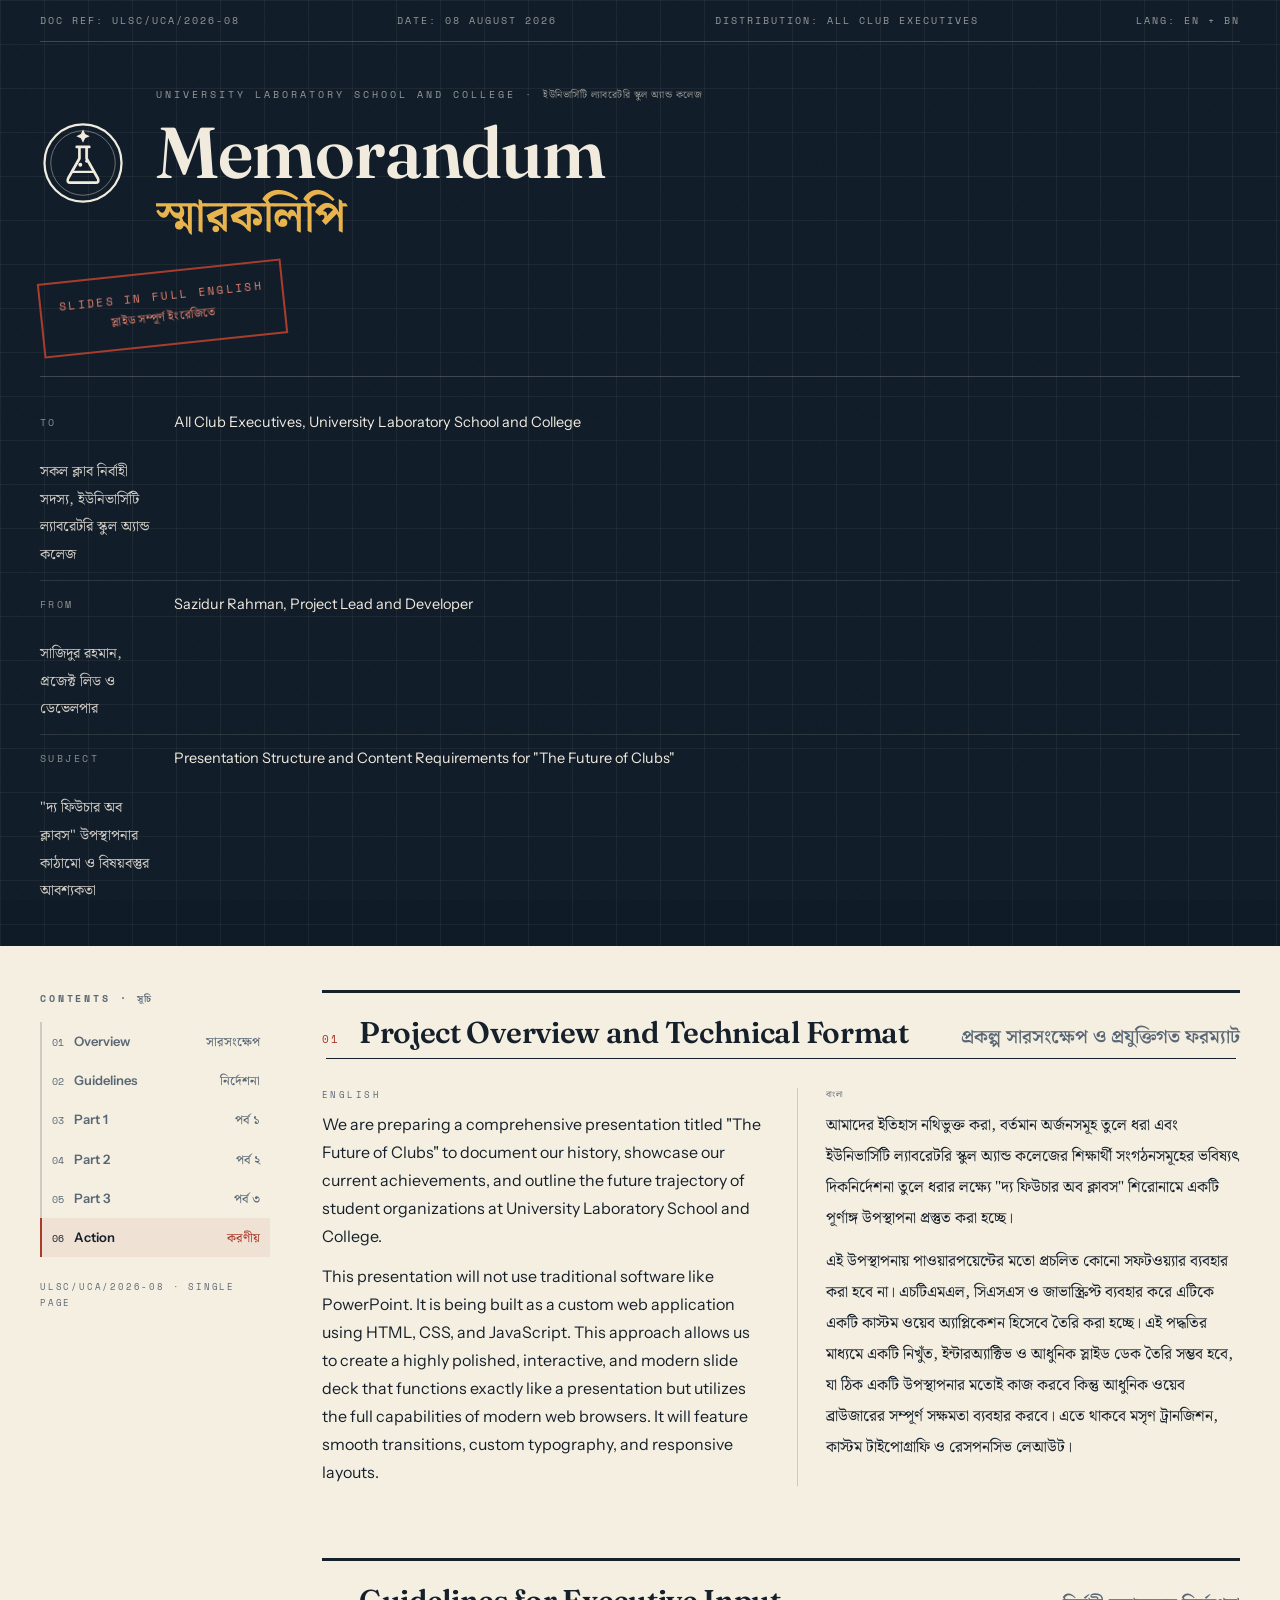
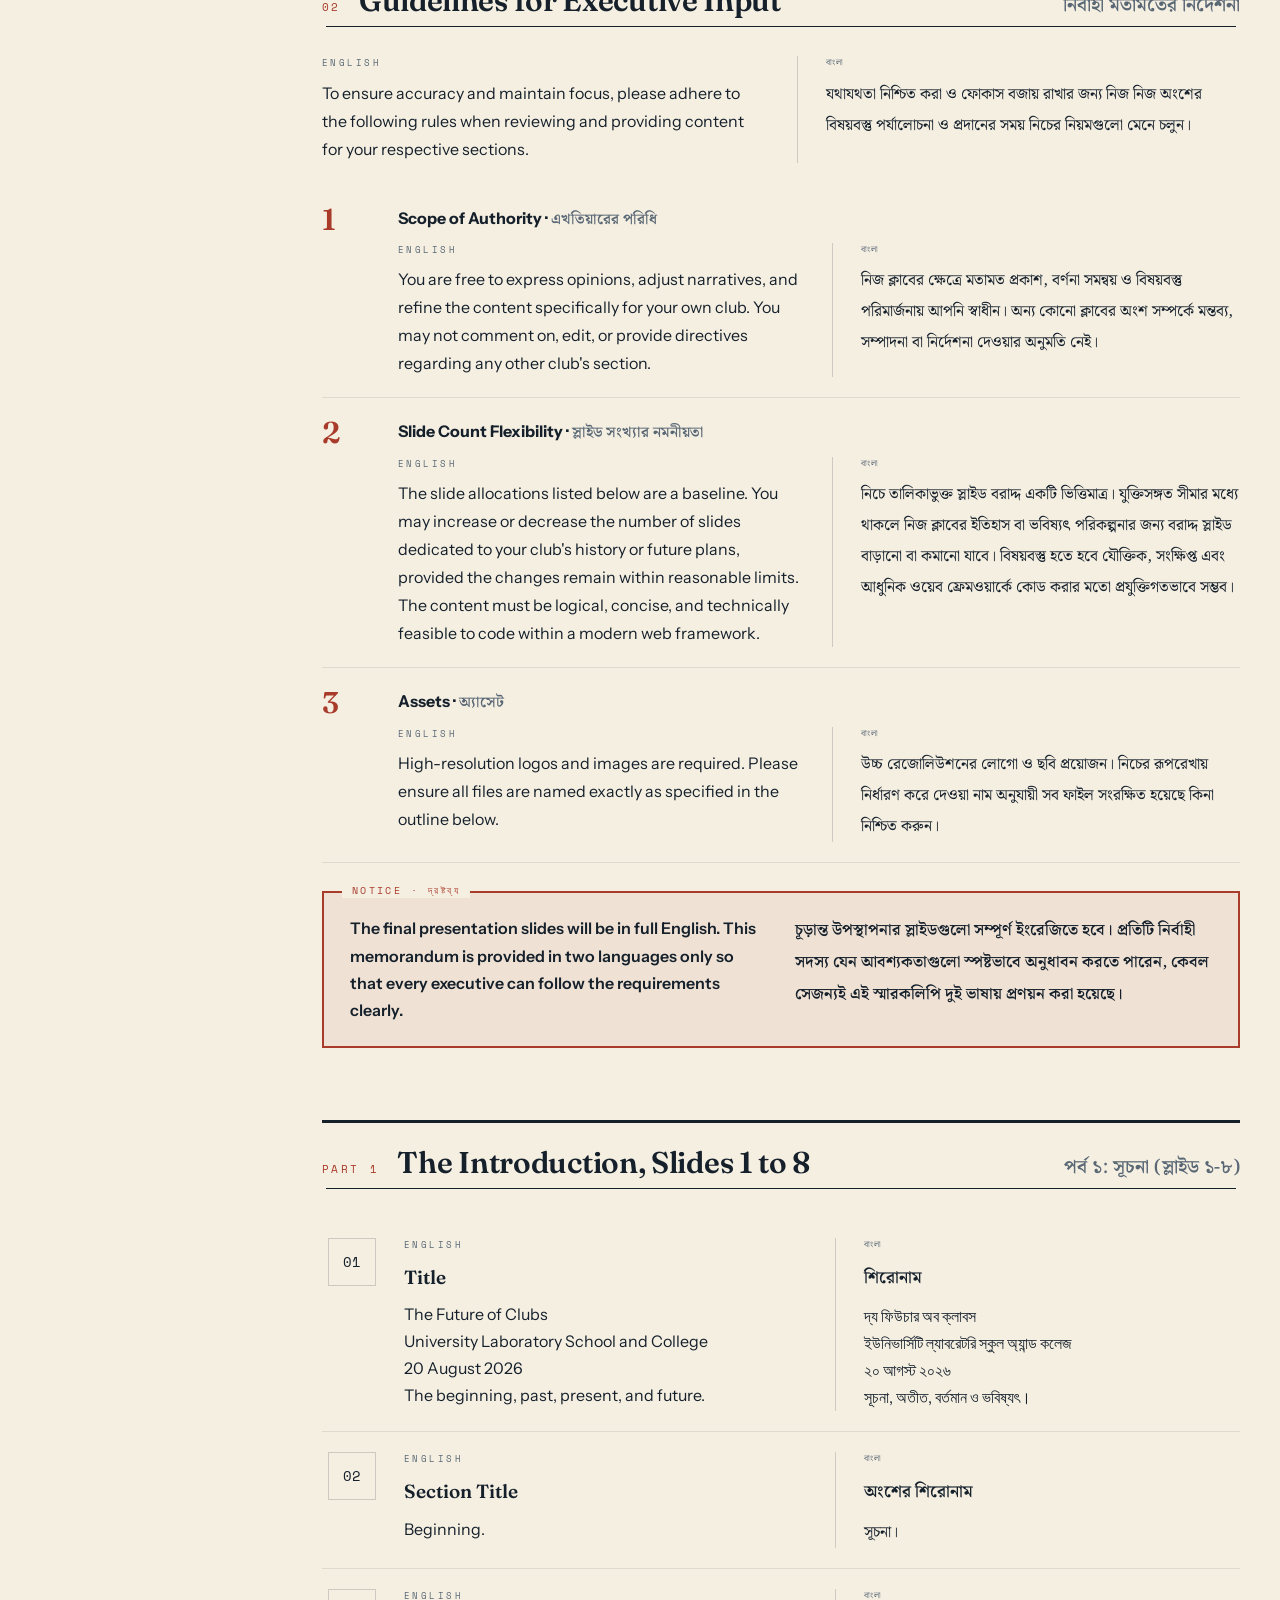
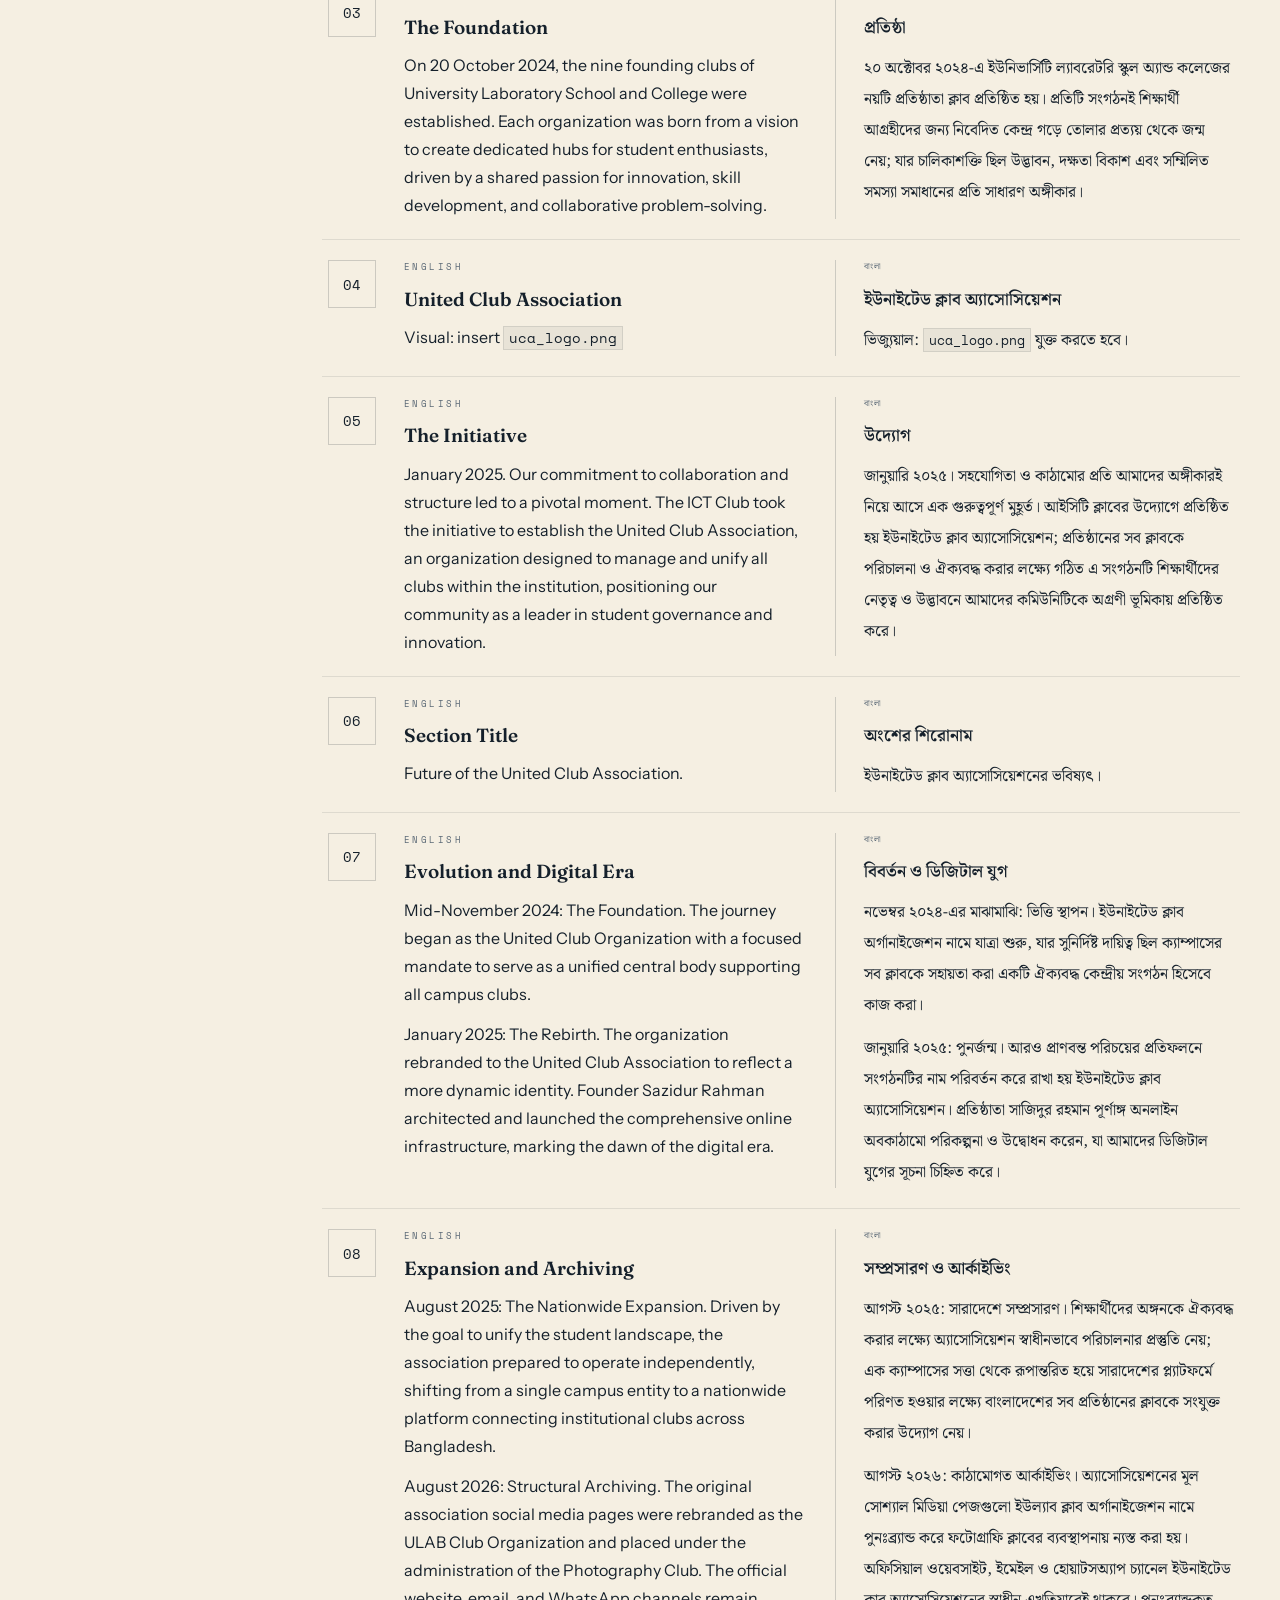
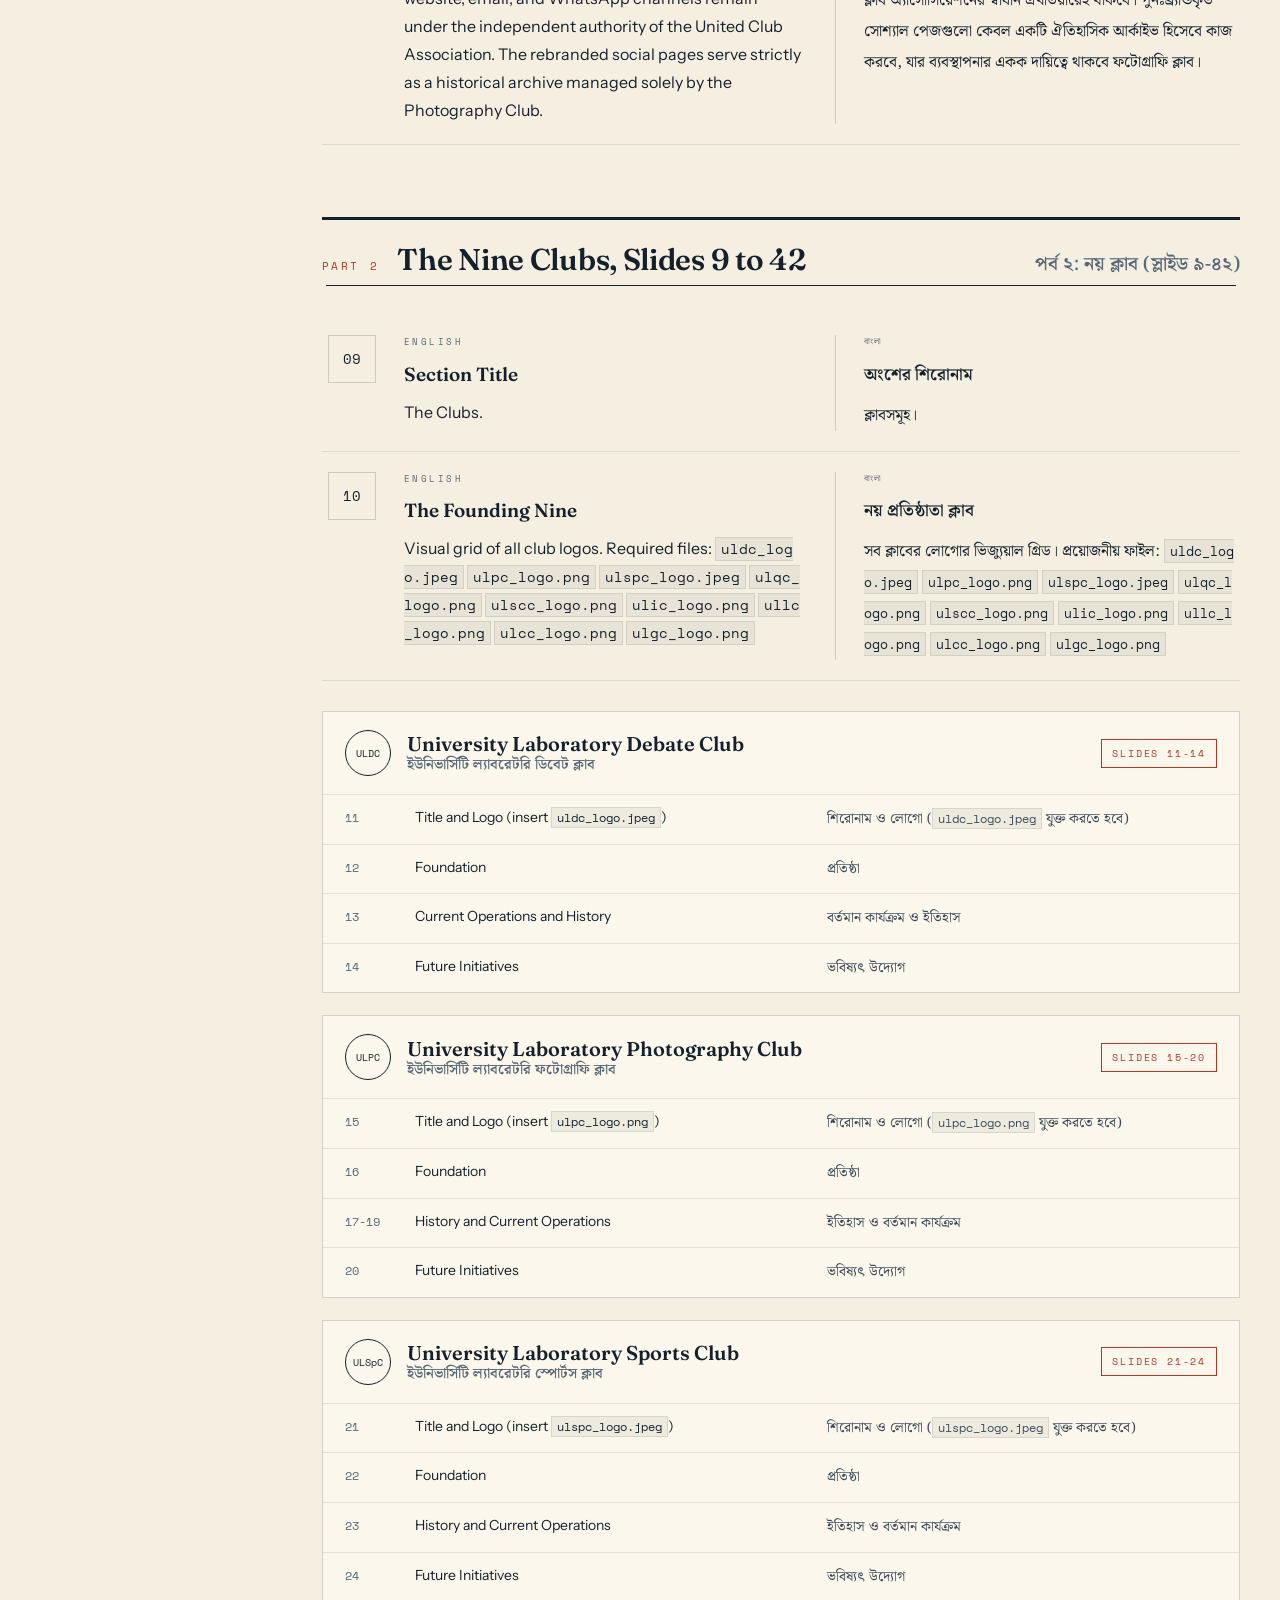
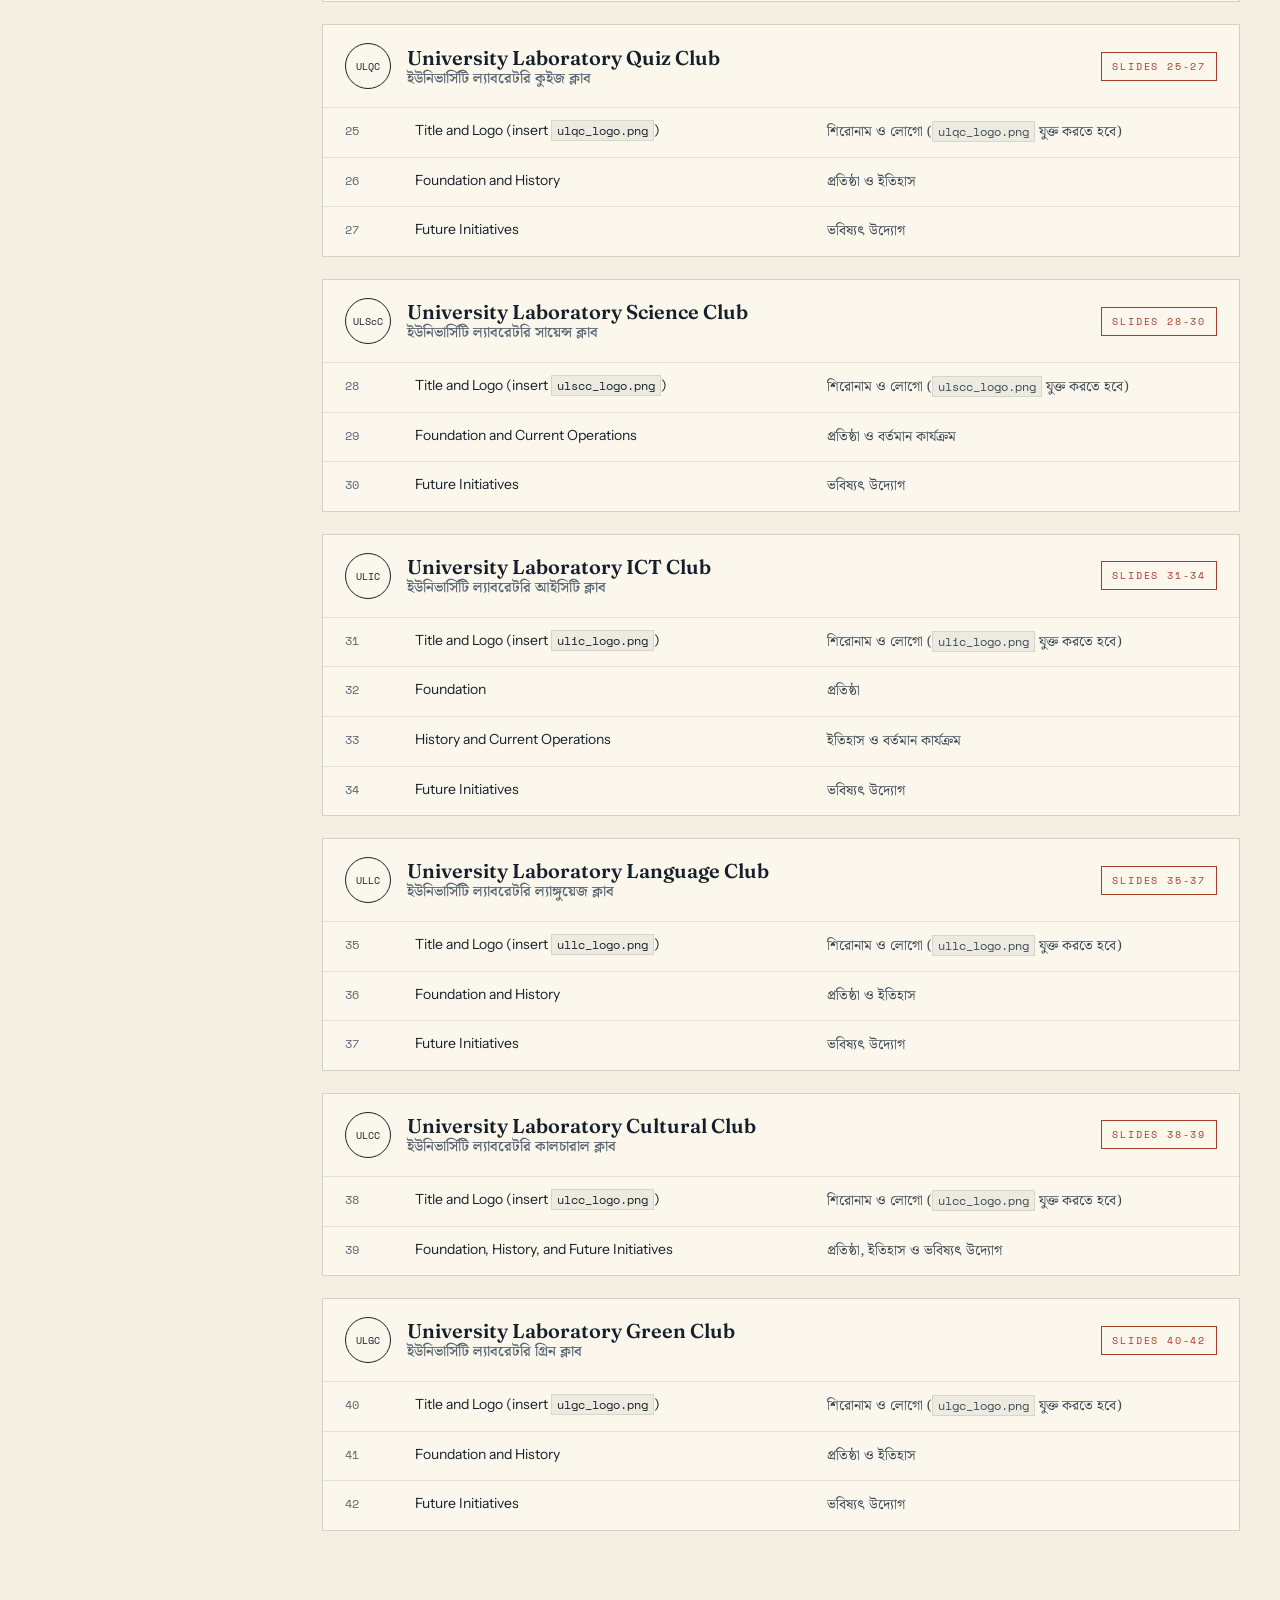
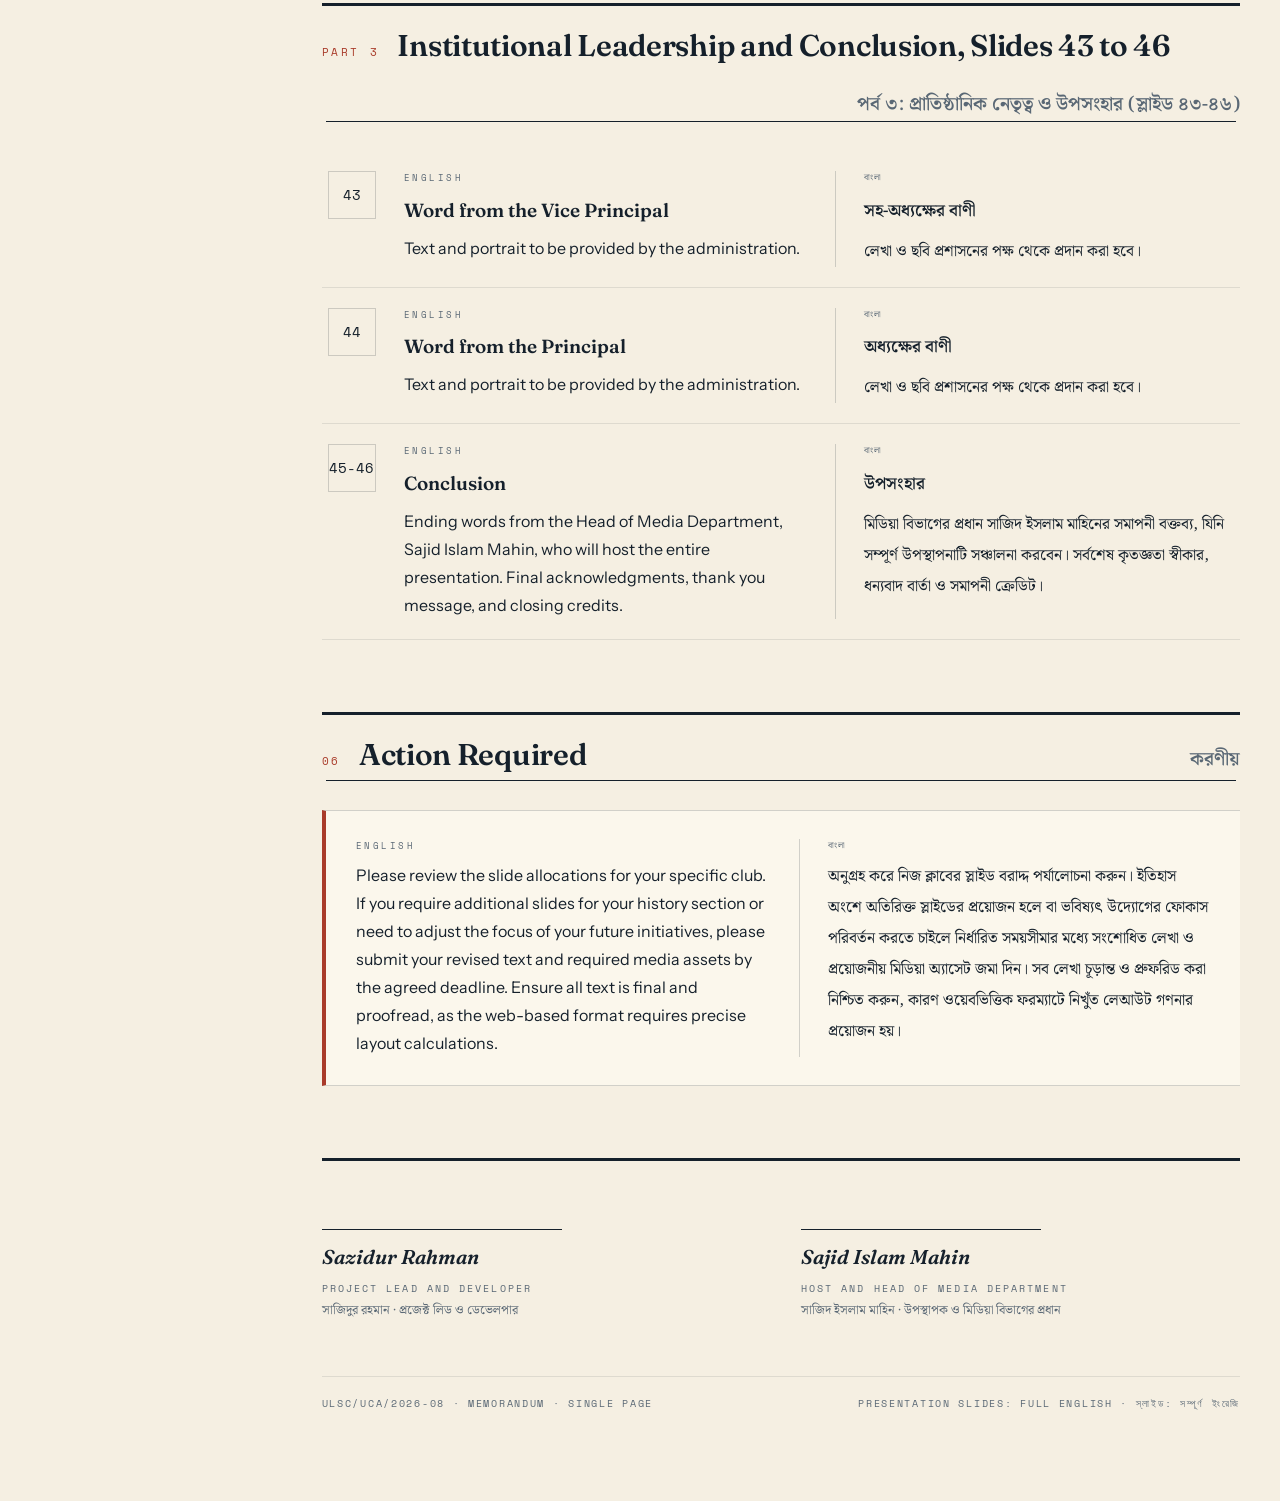
==== commit c608d7b0: "Added Finalized ICT Club and Debate Club Design Added Finalized Slides for Debate Club and ICT Club" ====
--- a/Memorandum.html
+++ b/Memorandum.html
@@ -331,14 +331,14 @@
       </div></article>
 
       <article class="srow rev"><div class="snum">10</div><div class="sbody bi">
-        <div class="en"><h4>The Founding Nine</h4><p>Visual grid of all club logos. Required files: <code>uldc_logo.png</code> <code>ulpc_logo.png</code> <code>ulspc_logo.png</code> <code>ulqc_logo.png</code> <code>ulscc_logo.png</code> <code>ulic_logo.png</code> <code>ullc_logo.png</code> <code>ulcc_logo.png</code> <code>ulgc_logo.png</code></p></div>
-        <div class="bn"><h4>নয় প্রতিষ্ঠাতা ক্লাব</h4><p>সব ক্লাবের লোগোর ভিজ্যুয়াল গ্রিড। প্রয়োজনীয় ফাইল: <code>uldc_logo.png</code> <code>ulpc_logo.png</code> <code>ulspc_logo.png</code> <code>ulqc_logo.png</code> <code>ulscc_logo.png</code> <code>ulic_logo.png</code> <code>ullc_logo.png</code> <code>ulcc_logo.png</code> <code>ulgc_logo.png</code></p></div>
+        <div class="en"><h4>The Founding Nine</h4><p>Visual grid of all club logos. Required files: <code>uldc_logo.jpeg</code> <code>ulpc_logo.png</code> <code>ulspc_logo.jpeg</code> <code>ulqc_logo.png</code> <code>ulscc_logo.png</code> <code>ulic_logo.png</code> <code>ullc_logo.png</code> <code>ulcc_logo.png</code> <code>ulgc_logo.png</code></p></div>
+        <div class="bn"><h4>নয় প্রতিষ্ঠাতা ক্লাব</h4><p>সব ক্লাবের লোগোর ভিজ্যুয়াল গ্রিড। প্রয়োজনীয় ফাইল: <code>uldc_logo.jpeg</code> <code>ulpc_logo.png</code> <code>ulspc_logo.jpeg</code> <code>ulqc_logo.png</code> <code>ulscc_logo.png</code> <code>ulic_logo.png</code> <code>ullc_logo.png</code> <code>ulcc_logo.png</code> <code>ulgc_logo.png</code></p></div>
       </div></article>
 
       <div style="height:30px"></div>
 
       <article class="club rev"><header><span class="mono-ic">ULDC</span><h3>University Laboratory Debate Club<span class="b">ইউনিভার্সিটি ল্যাবরেটরি ডিবেট ক্লাব</span></h3><span class="range">SLIDES 11-14</span></header>
-        <div class="crow"><span class="n">11</span><span class="e">Title and Logo (insert <code>uldc_logo.png</code>)</span><span class="b">শিরোনাম ও লোগো (<code>uldc_logo.png</code> যুক্ত করতে হবে)</span></div>
+        <div class="crow"><span class="n">11</span><span class="e">Title and Logo (insert <code>uldc_logo.jpeg</code>)</span><span class="b">শিরোনাম ও লোগো (<code>uldc_logo.jpeg</code> যুক্ত করতে হবে)</span></div>
         <div class="crow"><span class="n">12</span><span class="e">Foundation</span><span class="b">প্রতিষ্ঠা</span></div>
         <div class="crow"><span class="n">13</span><span class="e">Current Operations and History</span><span class="b">বর্তমান কার্যক্রম ও ইতিহাস</span></div>
         <div class="crow"><span class="n">14</span><span class="e">Future Initiatives</span><span class="b">ভবিষ্যৎ উদ্যোগ</span></div>
@@ -352,7 +352,7 @@
       </article>
 
       <article class="club rev"><header><span class="mono-ic">ULSpC</span><h3>University Laboratory Sports Club<span class="b">ইউনিভার্সিটি ল্যাবরেটরি স্পোর্টস ক্লাব</span></h3><span class="range">SLIDES 21-24</span></header>
-        <div class="crow"><span class="n">21</span><span class="e">Title and Logo (insert <code>ulspc_logo.png</code>)</span><span class="b">শিরোনাম ও লোগো (<code>ulspc_logo.png</code> যুক্ত করতে হবে)</span></div>
+        <div class="crow"><span class="n">21</span><span class="e">Title and Logo (insert <code>ulspc_logo.jpeg</code>)</span><span class="b">শিরোনাম ও লোগো (<code>ulspc_logo.jpeg</code> যুক্ত করতে হবে)</span></div>
         <div class="crow"><span class="n">22</span><span class="e">Foundation</span><span class="b">প্রতিষ্ঠা</span></div>
         <div class="crow"><span class="n">23</span><span class="e">History and Current Operations</span><span class="b">ইতিহাস ও বর্তমান কার্যক্রম</span></div>
         <div class="crow"><span class="n">24</span><span class="e">Future Initiatives</span><span class="b">ভবিষ্যৎ উদ্যোগ</span></div>
